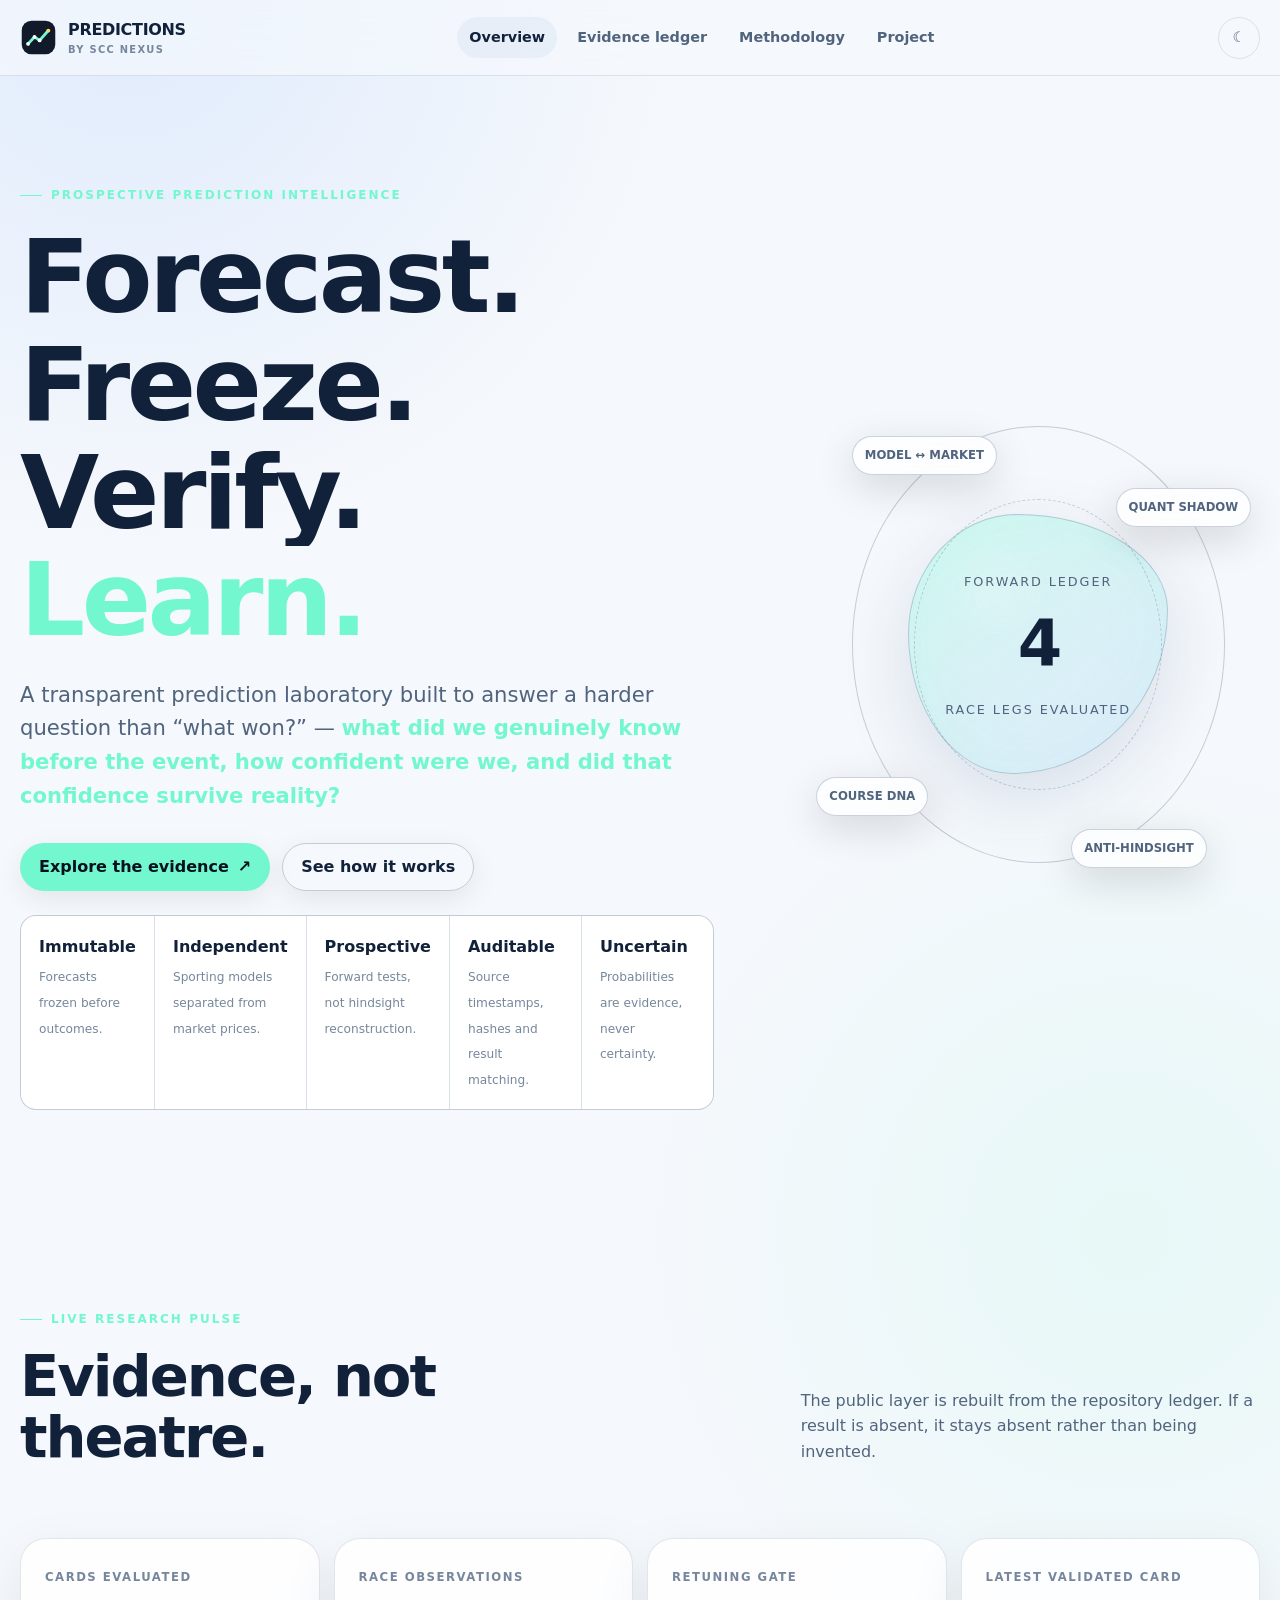
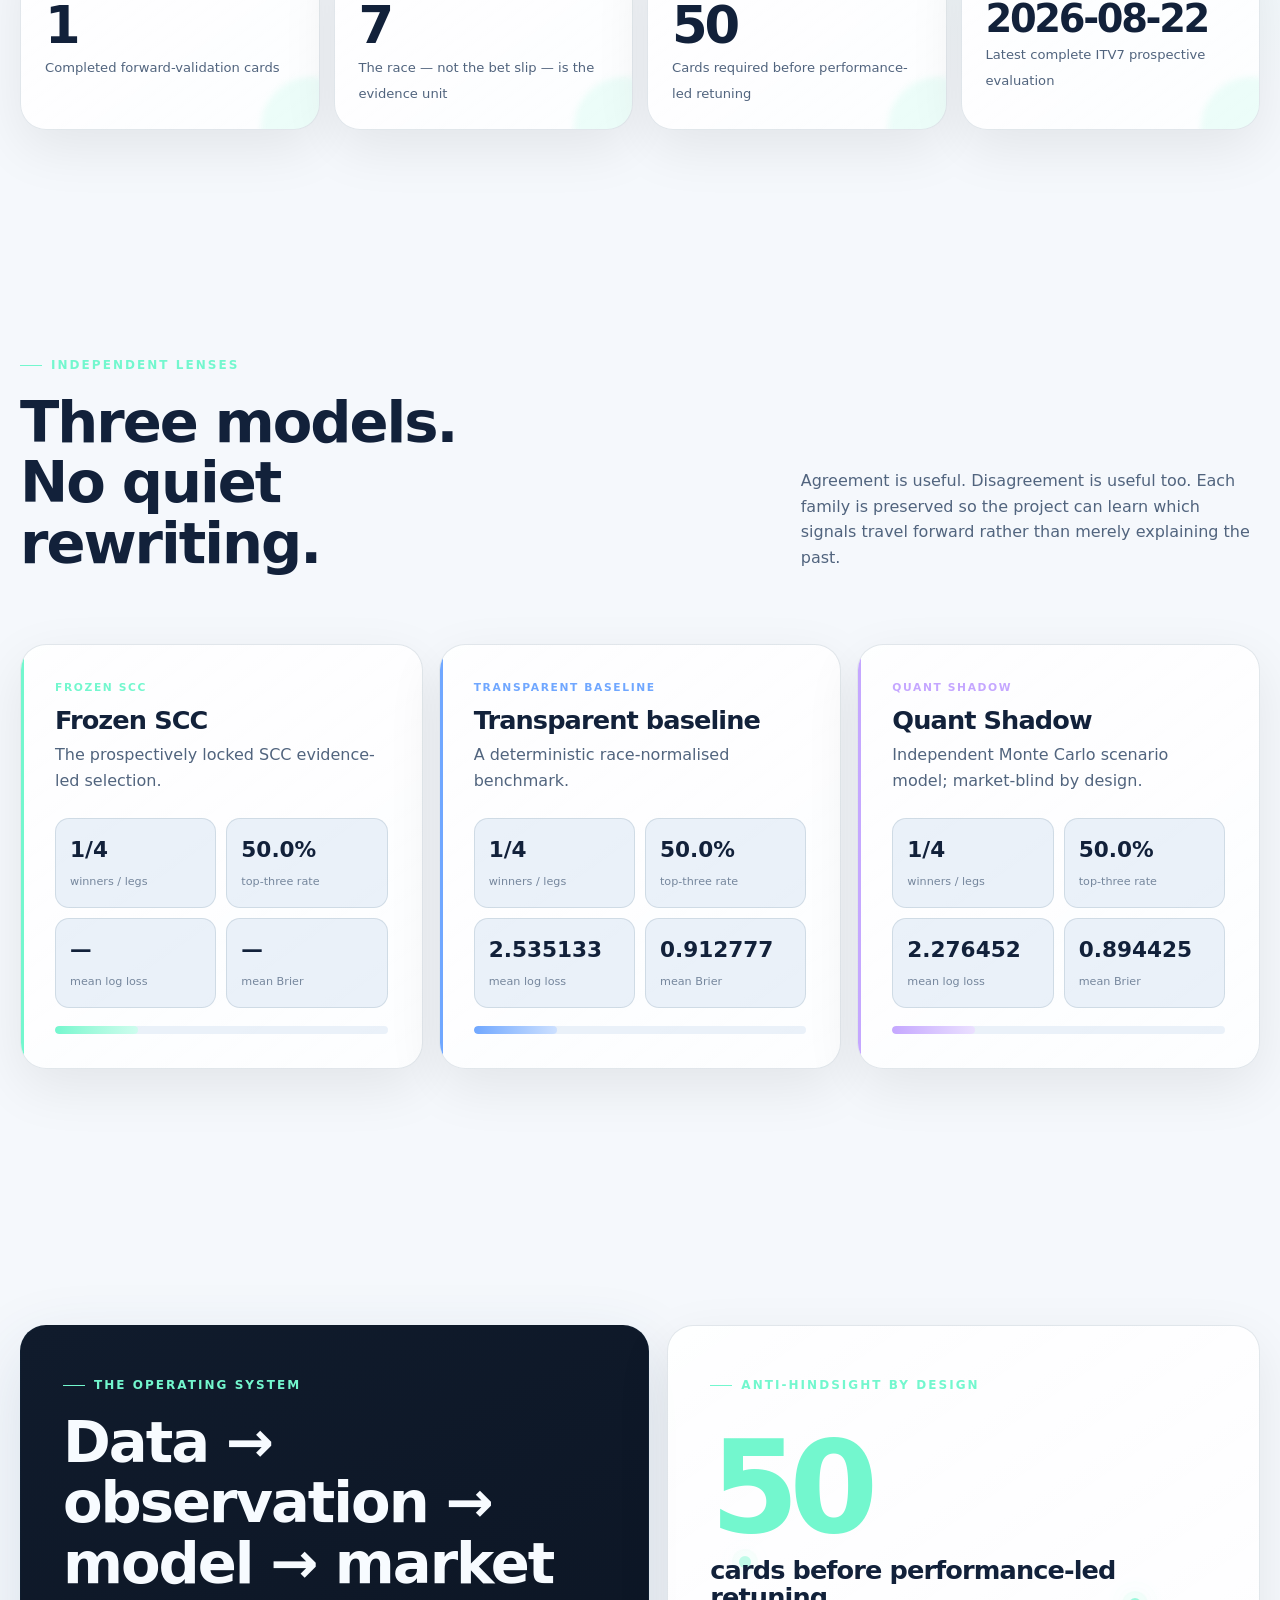
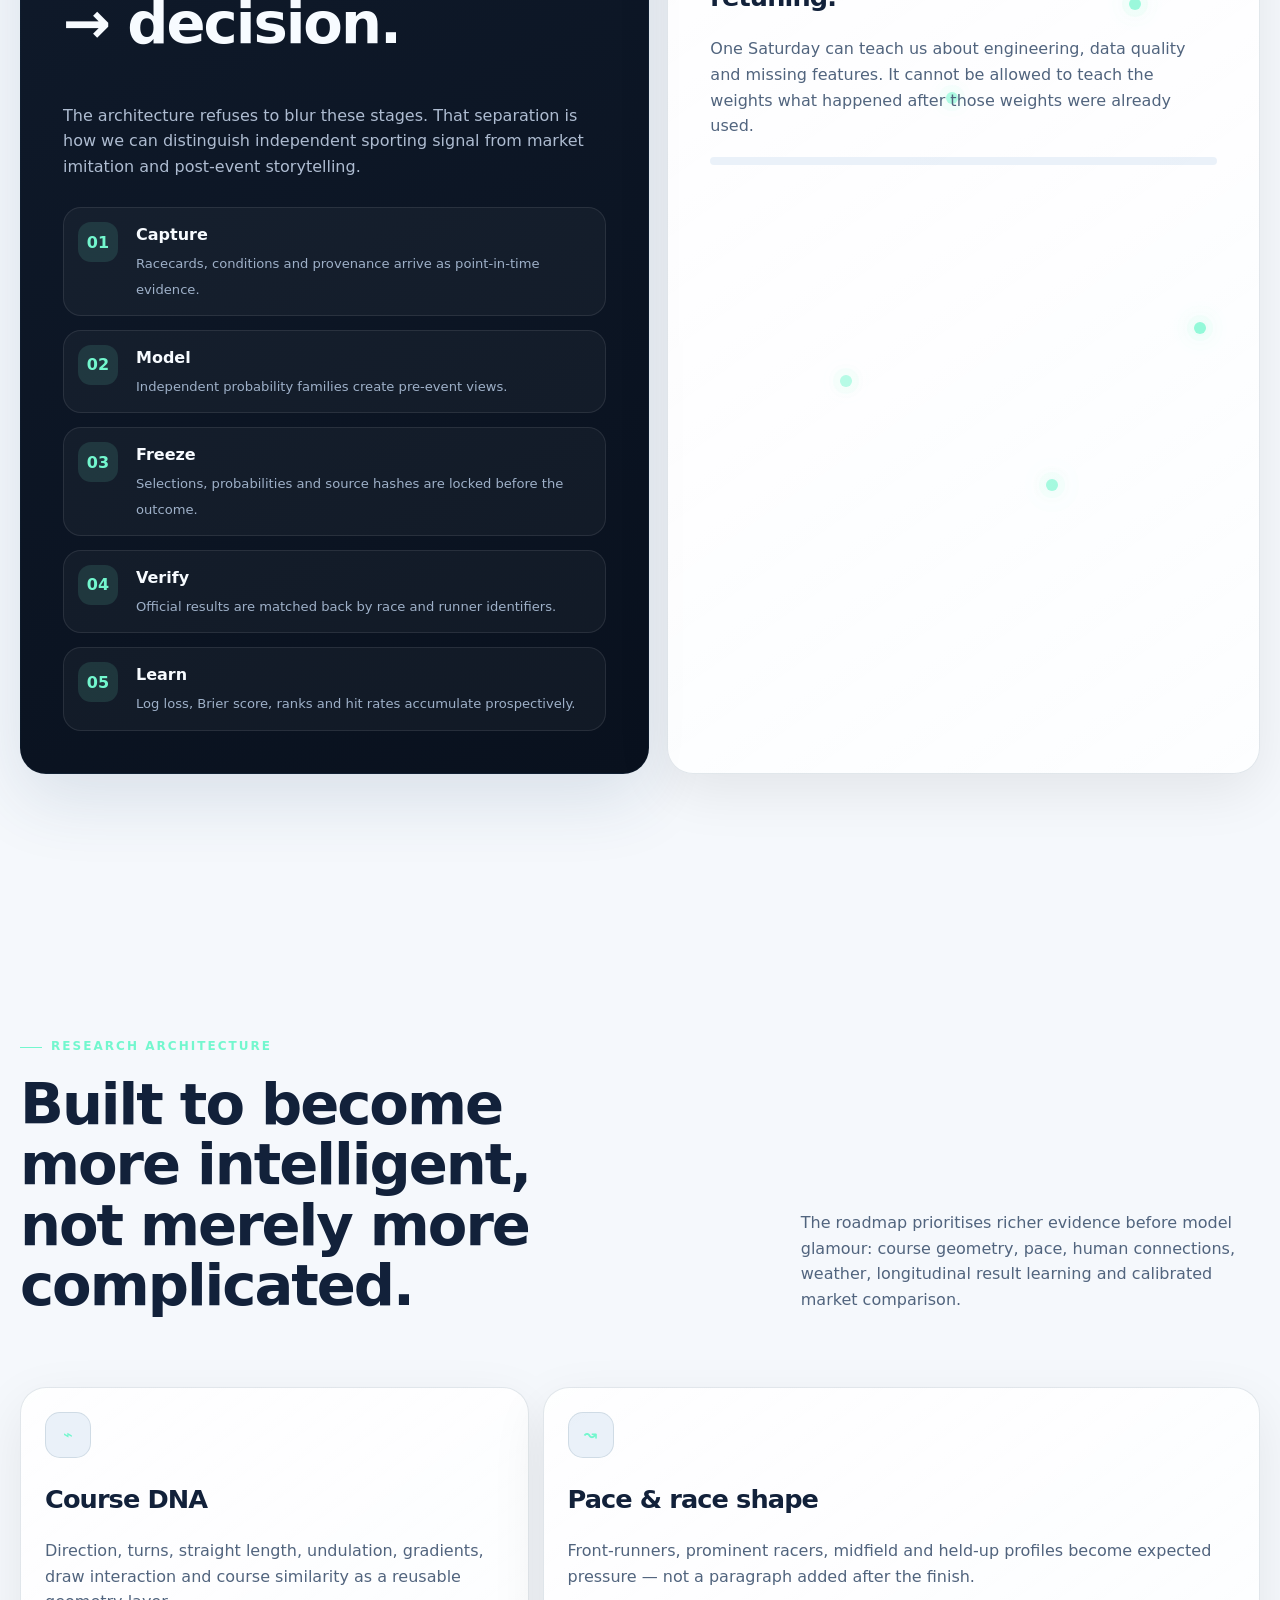
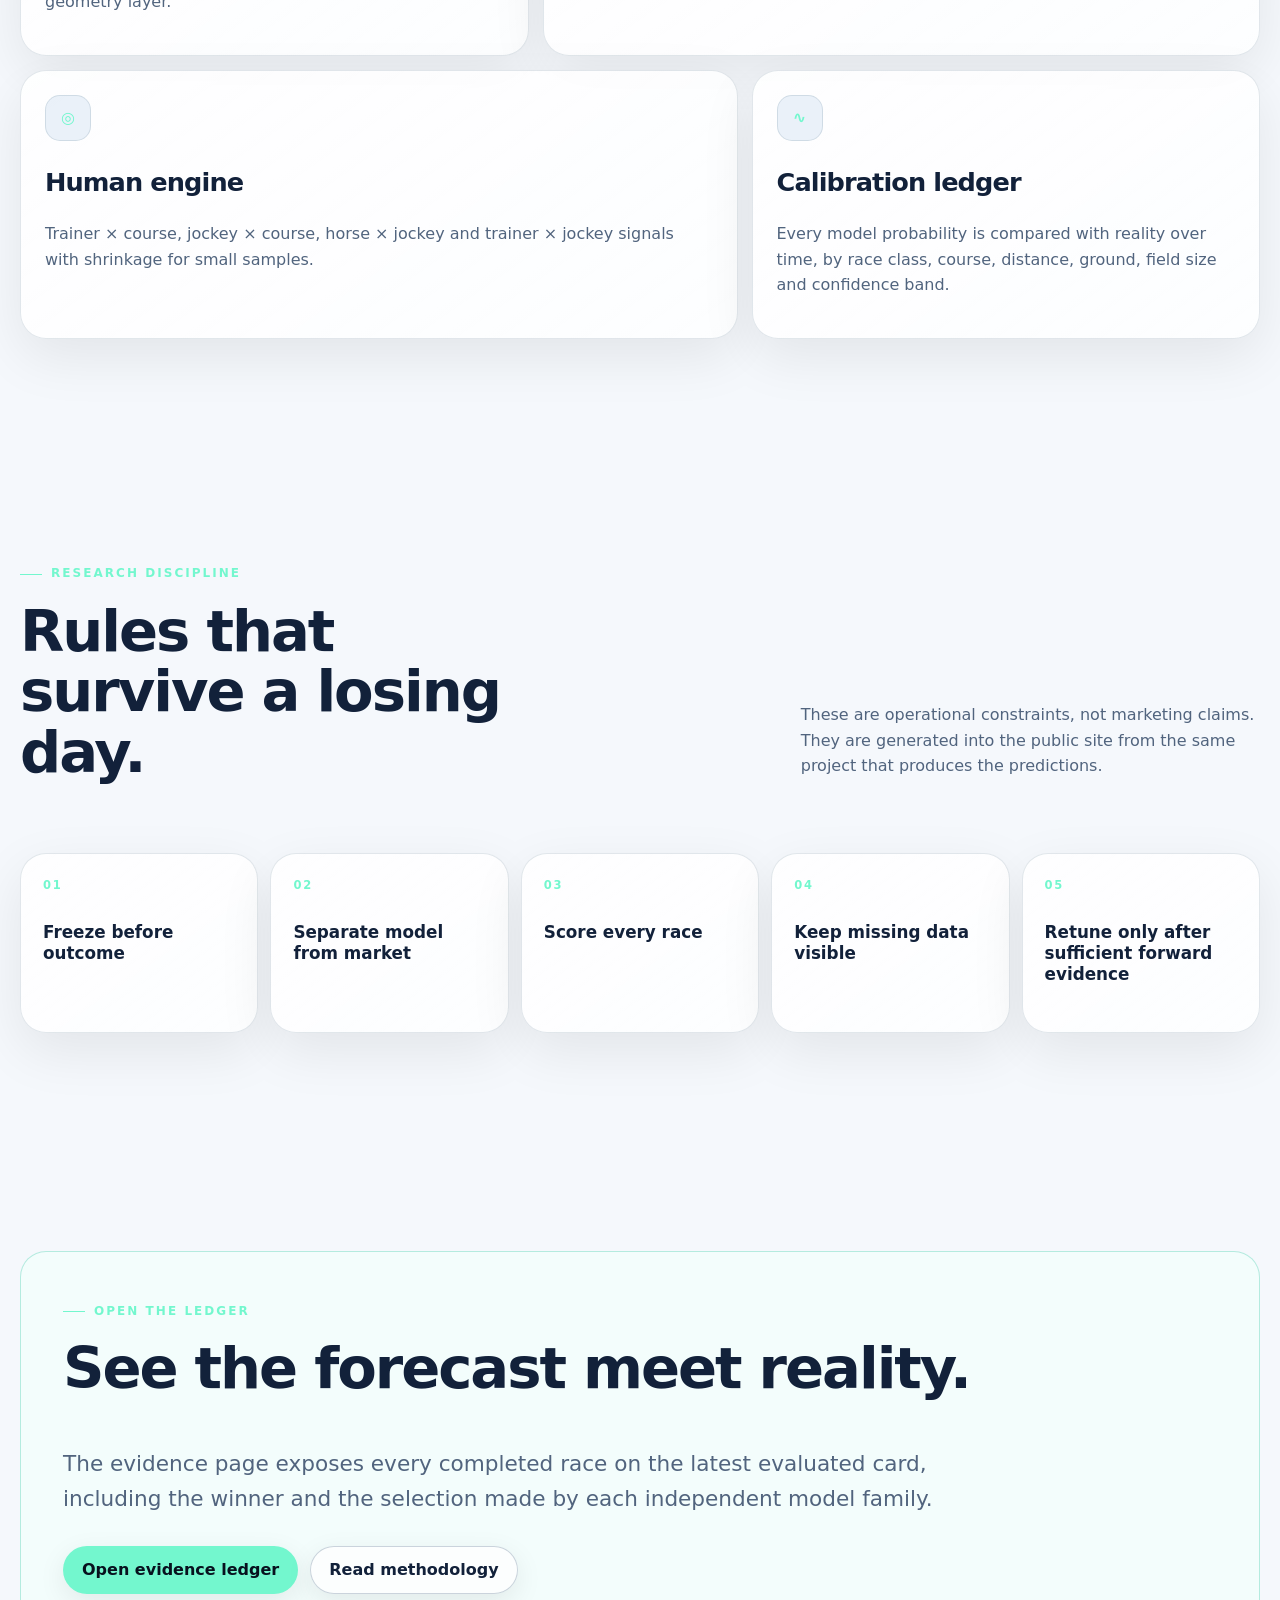
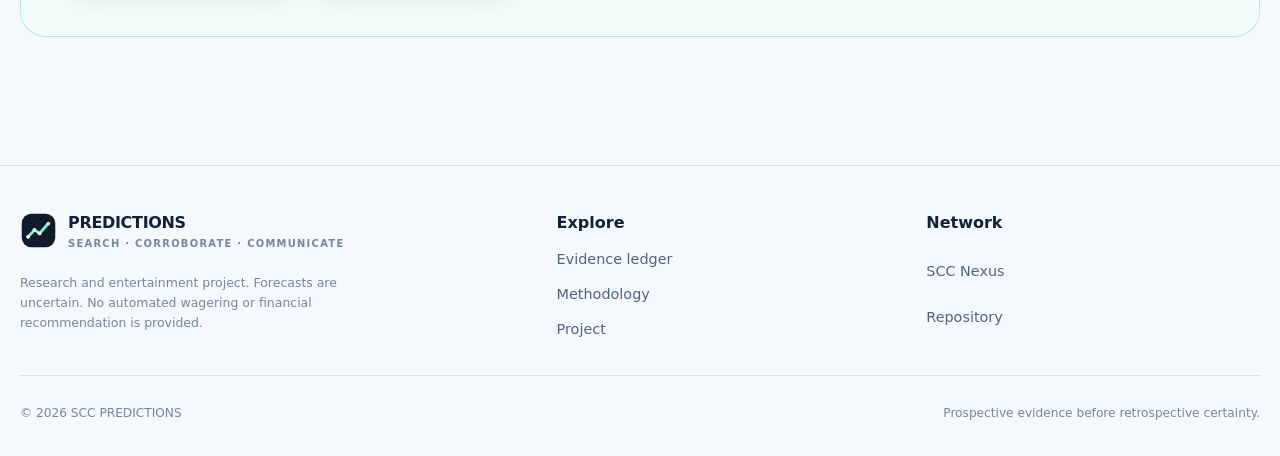
==== index.html @ 9f60d234 "Publish ITV7 observatory 2026-09-12 prepare" ====
<!doctype html>
<html lang="en">
<head>
  <meta charset="utf-8">
  <meta name="viewport" content="width=device-width, initial-scale=1">
  <meta name="theme-color" content="#08111f">
  <meta name="description" content="SCC PREDICTIONS is a prospective forecasting research lab: freeze before outcome, compare independent models, score every race and learn without hindsight.">
  <title>SCC PREDICTIONS — Forecast. Freeze. Verify. Learn.</title>
  <link rel="icon" href="assets/mark.svg" type="image/svg+xml">
  <link rel="stylesheet" href="assets/styles.css">
  <script defer src="assets/app.js"></script>
  <script type="application/ld+json">
    {"@context":"https://schema.org","@type":"ResearchProject","name":"SCC PREDICTIONS","description":"Prospective, evidence-led prediction research with immutable pre-event forecasts and post-event evaluation.","url":"https://sccaddresses.github.io/PREDICTIONS/"}
  </script>
</head>
<body>
<a class="skip-link" href="#main">Skip to content</a>
<header class="site-header">
  <div class="shell nav-wrap">
    <a class="brand" href="index.html" aria-label="SCC PREDICTIONS home">
      <img src="assets/mark.svg" alt="">
      <span>PREDICTIONS<small>by SCC Nexus</small></span>
    </a>
    <nav class="nav-links" data-nav-links data-open="false" aria-label="Primary navigation">
      <a href="index.html" aria-current="page">Overview</a>
      <a href="results.html">Evidence ledger</a>
      <a href="methodology.html">Methodology</a>
      <a href="about.html">Project</a>
    </nav>
    <div style="display:flex;gap:8px;align-items:center">
      <button class="nav-action" data-theme-toggle type="button" aria-label="Change colour theme">☀</button>
      <button class="nav-action nav-toggle" data-nav-toggle type="button" aria-label="Open navigation" aria-expanded="false">☰</button>
    </div>
  </div>
</header>

<main id="main">
  <section class="hero">
    <div class="shell hero-grid">
      <div>
        <div class="eyebrow">Prospective prediction intelligence</div>
        <h1 aria-label="Forecast. Freeze. Verify. Learn.">
          <span class="line"><span class="word">Forecast.</span></span>
          <span class="line"><span class="word">Freeze. Verify.</span></span>
          <span class="line"><span class="word">Learn.</span></span>
        </h1>
        <p class="hero-copy">A transparent prediction laboratory built to answer a harder question than “what won?” — <strong class="accent">what did we genuinely know before the event, how confident were we, and did that confidence survive reality?</strong></p>
        <div class="hero-actions">
          <a class="button button-primary" href="results.html">Explore the evidence <span aria-hidden="true">↗</span></a>
          <a class="button button-ghost" href="methodology.html">See how it works</a>
        </div>
        <div class="trust-strip" aria-label="Project principles">
          <div class="trust-item"><strong>Immutable</strong><span>Forecasts frozen before outcomes.</span></div>
          <div class="trust-item"><strong>Independent</strong><span>Sporting models separated from market prices.</span></div>
          <div class="trust-item"><strong>Prospective</strong><span>Forward tests, not hindsight reconstruction.</span></div>
          <div class="trust-item"><strong>Auditable</strong><span>Source timestamps, hashes and result matching.</span></div>
          <div class="trust-item"><strong>Uncertain</strong><span>Probabilities are evidence, never certainty.</span></div>
        </div>
      </div>

      <div class="lab-orbit" aria-label="Prediction system visualisation">
        <div class="core">
          <div>
            <span>Forward ledger</span>
            <strong data-metric="legs">7</strong>
            <span>race legs evaluated</span>
          </div>
        </div>
        <span class="orbit-tag">MODEL ↔ MARKET</span>
        <span class="orbit-tag">QUANT SHADOW</span>
        <span class="orbit-tag">COURSE DNA</span>
        <span class="orbit-tag">ANTI-HINDSIGHT</span>
      </div>
    </div>
  </section>

  <section class="section-tight" aria-labelledby="pulse-title">
    <div class="shell">
      <div class="section-head">
        <div>
          <div class="eyebrow">Live research pulse</div>
          <h2 id="pulse-title">Evidence, not theatre.</h2>
        </div>
        <p data-data-status>The public layer is rebuilt from the repository ledger. If a result is absent, it stays absent rather than being invented.</p>
      </div>
      <div class="metric-grid">
        <article class="metric-card"><span class="metric-label">Cards evaluated</span><div class="metric-value" data-metric="cards">1</div><span class="metric-note">Completed forward-validation cards</span></article>
        <article class="metric-card"><span class="metric-label">Race observations</span><div class="metric-value" data-metric="legs">7</div><span class="metric-note">The race — not the bet slip — is the evidence unit</span></article>
        <article class="metric-card"><span class="metric-label">Retuning gate</span><div class="metric-value" data-metric="threshold">50</div><span class="metric-note">Cards required before performance-led retuning</span></article>
        <article class="metric-card"><span class="metric-label">Latest validated card</span><div class="metric-value" style="font-size:clamp(1.6rem,3vw,2.6rem)" data-metric="latest">2026-08-22</div><span class="metric-note">Latest complete ITV7 prospective evaluation</span></article>
      </div>
    </div>
  </section>

  <section class="section" aria-labelledby="models-title">
    <div class="shell">
      <div class="section-head">
        <div>
          <div class="eyebrow">Independent lenses</div>
          <h2 id="models-title">Three models. No quiet rewriting.</h2>
        </div>
        <p>Agreement is useful. Disagreement is useful too. Each family is preserved so the project can learn which signals travel forward rather than merely explaining the past.</p>
      </div>
      <div class="model-grid" data-model-grid>
        <article class="model-card" data-model="frozen"><div class="model-chip">Frozen SCC</div><h3>Frozen SCC</h3><p>The prospectively locked SCC evidence-led selection.</p></article>
        <article class="model-card" data-model="baseline"><div class="model-chip">Transparent baseline</div><h3>Transparent baseline</h3><p>A deterministic race-normalised benchmark.</p></article>
        <article class="model-card" data-model="shadow"><div class="model-chip">Quant Shadow</div><h3>Quant Shadow</h3><p>An independent Monte Carlo scenario model.</p></article>
      </div>
    </div>
  </section>

  <section class="section" aria-labelledby="system-title">
    <div class="shell split">
      <article class="panel panel-dark">
        <div class="eyebrow">The operating system</div>
        <h2 id="system-title">Data → observation → model → market → decision.</h2>
        <p>The architecture refuses to blur these stages. That separation is how we can distinguish independent sporting signal from market imitation and post-event storytelling.</p>
        <div class="flow">
          <div class="flow-step"><div class="flow-index">01</div><div><strong>Capture</strong><span>Racecards, conditions and provenance arrive as point-in-time evidence.</span></div></div>
          <div class="flow-step"><div class="flow-index">02</div><div><strong>Model</strong><span>Independent probability families create pre-event views.</span></div></div>
          <div class="flow-step"><div class="flow-index">03</div><div><strong>Freeze</strong><span>Selections, probabilities and source hashes are locked before the outcome.</span></div></div>
          <div class="flow-step"><div class="flow-index">04</div><div><strong>Verify</strong><span>Official results are matched back by race and runner identifiers.</span></div></div>
          <div class="flow-step"><div class="flow-index">05</div><div><strong>Learn</strong><span>Log loss, Brier score, ranks and hit rates accumulate prospectively.</span></div></div>
        </div>
      </article>

      <article class="panel evidence-visual">
        <div class="signal-field" data-signal-field aria-hidden="true"></div>
        <div class="evidence-copy">
          <div class="eyebrow">Anti-hindsight by design</div>
          <div class="quote-number">50</div>
          <h3>cards before performance-led retuning.</h3>
          <p>One Saturday can teach us about engineering, data quality and missing features. It cannot be allowed to teach the weights what happened after those weights were already used.</p>
          <div class="progress" data-retuning-progress aria-label="Progress toward the retuning evidence threshold"><span></span></div>
        </div>
      </article>
    </div>
  </section>

  <section class="section" aria-labelledby="features-title">
    <div class="shell">
      <div class="section-head">
        <div>
          <div class="eyebrow">Research architecture</div>
          <h2 id="features-title">Built to become more intelligent, not merely more complicated.</h2>
        </div>
        <p>The roadmap prioritises richer evidence before model glamour: course geometry, pace, human connections, weather, longitudinal result learning and calibrated market comparison.</p>
      </div>
      <div class="feature-grid">
        <article class="feature-card"><div class="feature-icon">⌁</div><h3>Course DNA</h3><p>Direction, turns, straight length, undulation, gradients, draw interaction and course similarity as a reusable geometry layer.</p></article>
        <article class="feature-card"><div class="feature-icon">↝</div><h3>Pace & race shape</h3><p>Front-runners, prominent racers, midfield and held-up profiles become expected pressure — not a paragraph added after the finish.</p></article>
        <article class="feature-card"><div class="feature-icon">◎</div><h3>Human engine</h3><p>Trainer × course, jockey × course, horse × jockey and trainer × jockey signals with shrinkage for small samples.</p></article>
        <article class="feature-card"><div class="feature-icon">∿</div><h3>Calibration ledger</h3><p>Every model probability is compared with reality over time, by race class, course, distance, ground, field size and confidence band.</p></article>
      </div>
    </div>
  </section>

  <section class="section-tight" aria-labelledby="principles-title">
    <div class="shell">
      <div class="section-head">
        <div><div class="eyebrow">Research discipline</div><h2 id="principles-title">Rules that survive a losing day.</h2></div>
        <p>These are operational constraints, not marketing claims. They are generated into the public site from the same project that produces the predictions.</p>
      </div>
      <div class="principles" data-principles>
        <article class="principle-card"><strong>Freeze before outcome</strong></article>
        <article class="principle-card"><strong>Separate model from market</strong></article>
        <article class="principle-card"><strong>Score every race</strong></article>
        <article class="principle-card"><strong>Keep missing data visible</strong></article>
        <article class="principle-card"><strong>Retune only after sufficient forward evidence</strong></article>
      </div>
    </div>
  </section>

  <section class="section">
    <div class="shell callout">
      <div class="eyebrow">Open the ledger</div>
      <h2>See the forecast meet reality.</h2>
      <p class="lede">The evidence page exposes every completed race on the latest evaluated card, including the winner and the selection made by each independent model family.</p>
      <div class="hero-actions"><a class="button button-primary" href="results.html">Open evidence ledger</a><a class="button" href="methodology.html">Read methodology</a></div>
    </div>
  </section>
</main>

<footer class="site-footer">
  <div class="shell">
    <div class="footer-grid">
      <div><a class="brand" href="index.html"><img src="assets/mark.svg" alt=""><span>PREDICTIONS<small>Search · Corroborate · Communicate</small></span></a><p class="tiny" style="max-width:46ch;margin-top:16px">Research and entertainment project. Forecasts are uncertain. No automated wagering or financial recommendation is provided.</p></div>
      <div class="footer-links"><strong>Explore</strong><a href="results.html">Evidence ledger</a><a href="methodology.html">Methodology</a><a href="about.html">Project</a></div>
      <div class="footer-links"><strong>Network</strong><a href="https://sccnexus.co.uk/" rel="noopener">SCC Nexus</a><a href="https://github.com/sccaddresses/PREDICTIONS" rel="noopener">Repository</a></div>
    </div>
    <div class="footer-bottom"><span>© <span data-year></span> SCC PREDICTIONS</span><span>Prospective evidence before retrospective certainty.</span></div>
  </div>
</footer>
</body>
</html>
---- assets/styles.css ----
@layer reset, base, components, utilities;

@layer reset {
  *, *::before, *::after { box-sizing: border-box; }
  html { scroll-behavior: smooth; }
  body { margin: 0; }
  img, svg { display: block; max-width: 100%; }
  button, input, select, textarea { font: inherit; }
  a { color: inherit; }
}

@layer base {
  :root {
    color-scheme: dark light;
    --bg: #08111f;
    --bg-2: #0d1727;
    --surface: rgba(19, 31, 49, .74);
    --surface-solid: #132033;
    --surface-2: rgba(31, 49, 73, .62);
    --text: #f4f8ff;
    --muted: #aebcd1;
    --faint: #73839a;
    --line: rgba(185, 210, 240, .15);
    --line-strong: rgba(185, 210, 240, .26);
    --accent: #73f7ce;
    --accent-2: #70a7ff;
    --accent-3: #ffd166;
    --danger: #ff8b98;
    --good: #78f0ae;
    --shadow: 0 28px 80px rgba(0, 0, 0, .28);
    --radius: 26px;
    --radius-sm: 16px;
    --max: 1240px;
    --header: 76px;
    --ease: cubic-bezier(.2,.8,.2,1);
    font-family: Inter, ui-sans-serif, system-ui, -apple-system, BlinkMacSystemFont, "Segoe UI", sans-serif;
  }

  html[data-theme="light"] {
    --bg: #f5f8fc;
    --bg-2: #edf3fa;
    --surface: rgba(255,255,255,.78);
    --surface-solid: #ffffff;
    --surface-2: rgba(225, 235, 247, .68);
    --text: #12213a;
    --muted: #51647e;
    --faint: #76879d;
    --line: rgba(34, 68, 105, .13);
    --line-strong: rgba(34, 68, 105, .23);
    --shadow: 0 24px 70px rgba(44, 75, 113, .14);
  }

  body {
    min-height: 100vh;
    background:
      radial-gradient(circle at 10% 0%, rgba(112, 167, 255, .16), transparent 34rem),
      radial-gradient(circle at 88% 18%, rgba(115, 247, 206, .11), transparent 30rem),
      var(--bg);
    color: var(--text);
    font-size: 16px;
    line-height: 1.6;
    overflow-x: hidden;
  }

  body::before {
    content: "";
    position: fixed;
    inset: 0;
    pointer-events: none;
    background-image:
      linear-gradient(rgba(255,255,255,.022) 1px, transparent 1px),
      linear-gradient(90deg, rgba(255,255,255,.022) 1px, transparent 1px);
    background-size: 44px 44px;
    mask-image: linear-gradient(to bottom, black, transparent 75%);
    z-index: -1;
  }

  ::selection { background: var(--accent); color: #07101d; }

  h1, h2, h3, p { margin-top: 0; }
  h1, h2, h3 { line-height: 1.05; letter-spacing: -.035em; }
  h1 { font-size: clamp(3.2rem, 8vw, 7.4rem); }
  h2 { font-size: clamp(2.15rem, 4.5vw, 4.6rem); }
  h3 { font-size: clamp(1.2rem, 2vw, 1.6rem); }
  p { color: var(--muted); }
  a { text-decoration-thickness: .08em; text-underline-offset: .18em; }
  :focus-visible { outline: 3px solid var(--accent-3); outline-offset: 4px; }

  .shell { width: min(calc(100% - 36px), var(--max)); margin-inline: auto; }
  .section { padding: clamp(76px, 10vw, 140px) 0; position: relative; }
  .section-tight { padding: clamp(50px, 7vw, 90px) 0; }
  .eyebrow {
    display: inline-flex;
    align-items: center;
    gap: 9px;
    margin-bottom: 18px;
    color: var(--accent);
    text-transform: uppercase;
    letter-spacing: .17em;
    font-size: .75rem;
    font-weight: 800;
  }
  .eyebrow::before { content: ""; width: 22px; height: 1px; background: currentColor; }
  .lede { font-size: clamp(1.05rem, 1.8vw, 1.35rem); max-width: 66ch; }
  .muted { color: var(--muted); }
  .tiny { font-size: .78rem; color: var(--faint); }
}

@layer components {
  .skip-link {
    position: fixed;
    top: 8px;
    left: 8px;
    transform: translateY(-150%);
    background: var(--accent-3);
    color: #101010;
    padding: 10px 14px;
    border-radius: 10px;
    z-index: 1000;
    font-weight: 800;
  }
  .skip-link:focus { transform: translateY(0); }

  .site-header {
    position: sticky;
    top: 0;
    z-index: 100;
    height: var(--header);
    backdrop-filter: blur(22px) saturate(145%);
    background: color-mix(in srgb, var(--bg) 72%, transparent);
    border-bottom: 1px solid var(--line);
  }
  .nav-wrap { height: 100%; display: flex; align-items: center; justify-content: space-between; gap: 24px; }
  .brand { display: inline-flex; align-items: center; gap: 11px; text-decoration: none; font-weight: 850; letter-spacing: -.02em; }
  .brand img { width: 37px; height: 37px; }
  .brand small { display: block; color: var(--faint); font-size: .62rem; letter-spacing: .13em; text-transform: uppercase; font-weight: 700; }
  .nav-links { display: flex; align-items: center; gap: 8px; }
  .nav-links a, .nav-action {
    border: 0;
    background: transparent;
    color: var(--muted);
    text-decoration: none;
    padding: 9px 12px;
    border-radius: 999px;
    font-size: .9rem;
    font-weight: 700;
    transition: background .2s var(--ease), color .2s var(--ease), transform .2s var(--ease);
  }
  .nav-links a:hover, .nav-links a[aria-current="page"], .nav-action:hover { color: var(--text); background: var(--surface-2); }
  .nav-action { cursor: pointer; width: 42px; height: 42px; display: grid; place-items: center; padding: 0; border: 1px solid var(--line); }
  .nav-toggle { display: none; }

  .hero {
    min-height: calc(100svh - var(--header));
    display: grid;
    align-items: center;
    padding: clamp(60px, 8vw, 110px) 0;
    position: relative;
  }
  .hero-grid { display: grid; grid-template-columns: minmax(0, 1.22fr) minmax(360px, .78fr); gap: clamp(40px, 8vw, 110px); align-items: center; }
  .hero h1 { margin-bottom: 24px; max-width: 12ch; }
  .hero h1 .line { display: block; overflow: hidden; }
  .hero h1 .word { display: inline-block; animation: rise .8s var(--ease) both; }
  .hero h1 .line:nth-child(2) .word { animation-delay: .08s; }
  .hero h1 .line:nth-child(3) .word { animation-delay: .16s; color: var(--accent); }
  .hero-copy { max-width: 64ch; font-size: clamp(1.05rem, 1.8vw, 1.32rem); }
  .hero-actions { display: flex; flex-wrap: wrap; gap: 12px; margin-top: 30px; }

  .button {
    display: inline-flex;
    align-items: center;
    justify-content: center;
    gap: 9px;
    min-height: 48px;
    padding: 0 18px;
    border-radius: 999px;
    border: 1px solid var(--line-strong);
    background: var(--surface);
    color: var(--text);
    text-decoration: none;
    font-weight: 800;
    box-shadow: 0 8px 28px rgba(0,0,0,.08);
    transition: transform .2s var(--ease), border-color .2s var(--ease), background .2s var(--ease);
  }
  .button:hover { transform: translateY(-2px); border-color: color-mix(in srgb, var(--accent) 52%, var(--line)); }
  .button-primary { background: var(--accent); color: #07111e; border-color: transparent; }
  .button-ghost { background: transparent; }

  .lab-orbit {
    min-height: 520px;
    position: relative;
    display: grid;
    place-items: center;
    isolation: isolate;
  }
  .lab-orbit::before, .lab-orbit::after {
    content: "";
    position: absolute;
    border-radius: 50%;
    border: 1px solid var(--line-strong);
    inset: 8%;
    animation: spin 26s linear infinite;
  }
  .lab-orbit::after { inset: 22%; animation-direction: reverse; animation-duration: 18s; border-style: dashed; }
  .core {
    width: min(260px, 62vw);
    aspect-ratio: 1;
    border-radius: 42% 58% 60% 40% / 46% 37% 63% 54%;
    background:
      radial-gradient(circle at 35% 30%, rgba(255,255,255,.15), transparent 20%),
      linear-gradient(145deg, rgba(115,247,206,.28), rgba(112,167,255,.16));
    border: 1px solid var(--line-strong);
    box-shadow: var(--shadow), inset 0 0 60px rgba(115,247,206,.1);
    display: grid;
    place-items: center;
    animation: morph 9s ease-in-out infinite;
    text-align: center;
    padding: 32px;
  }
  .core strong { display: block; font-size: clamp(2rem, 5vw, 4rem); letter-spacing: -.06em; }
  .core span { color: var(--muted); font-size: .8rem; text-transform: uppercase; letter-spacing: .15em; }
  .orbit-tag {
    position: absolute;
    padding: 9px 12px;
    border-radius: 999px;
    background: var(--surface);
    border: 1px solid var(--line-strong);
    backdrop-filter: blur(14px);
    font-size: .73rem;
    font-weight: 800;
    color: var(--muted);
    box-shadow: 0 12px 40px rgba(0,0,0,.14);
  }
  .orbit-tag:nth-of-type(1) { top: 10%; left: 8%; }
  .orbit-tag:nth-of-type(2) { top: 20%; right: 2%; }
  .orbit-tag:nth-of-type(3) { bottom: 17%; left: 0; }
  .orbit-tag:nth-of-type(4) { bottom: 7%; right: 12%; }

  .trust-strip { display: grid; grid-template-columns: repeat(5, 1fr); gap: 1px; border: 1px solid var(--line); border-radius: var(--radius-sm); overflow: hidden; background: var(--line); margin-top: 24px; }
  .trust-item { background: var(--surface-solid); padding: 18px; min-height: 96px; }
  .trust-item strong { display: block; font-size: 1rem; color: var(--text); margin-bottom: 4px; }
  .trust-item span { color: var(--faint); font-size: .76rem; }

  .section-head { display: grid; grid-template-columns: 1fr minmax(280px, .62fr); gap: 40px; align-items: end; margin-bottom: clamp(34px, 6vw, 70px); }
  .section-head h2 { margin-bottom: 0; max-width: 13ch; }
  .section-head p { margin-bottom: 4px; }

  .metric-grid { display: grid; grid-template-columns: repeat(4, 1fr); gap: 14px; }
  .metric-card, .panel, .model-card, .feature-card, .principle-card {
    background: linear-gradient(145deg, color-mix(in srgb, var(--surface-solid) 88%, transparent), var(--surface));
    border: 1px solid var(--line);
    border-radius: var(--radius);
    box-shadow: 0 18px 55px rgba(0,0,0,.08);
  }
  .metric-card { padding: 24px; min-height: 175px; position: relative; overflow: hidden; }
  .metric-card::after { content: ""; position: absolute; width: 100px; height: 100px; border-radius: 50%; right: -42px; bottom: -48px; background: color-mix(in srgb, var(--accent) 12%, transparent); filter: blur(3px); }
  .metric-label { color: var(--faint); font-size: .73rem; text-transform: uppercase; letter-spacing: .13em; font-weight: 800; }
  .metric-value { font-size: clamp(2.3rem, 4vw, 4rem); font-weight: 880; letter-spacing: -.06em; margin: 11px 0 3px; line-height: 1; }
  .metric-note { color: var(--muted); font-size: .82rem; }

  .model-grid { display: grid; grid-template-columns: repeat(3, 1fr); gap: 16px; }
  .model-card { padding: clamp(22px, 3vw, 34px); position: relative; overflow: hidden; }
  .model-card[data-model="frozen"] { --model-accent: var(--accent); }
  .model-card[data-model="baseline"] { --model-accent: var(--accent-2); }
  .model-card[data-model="shadow"] { --model-accent: #c5a7ff; }
  .model-card::before { content: ""; position: absolute; inset: 0 auto 0 0; width: 3px; background: var(--model-accent); }
  .model-card h3 { margin: 10px 0 9px; }
  .model-chip { color: var(--model-accent); text-transform: uppercase; letter-spacing: .15em; font-size: .67rem; font-weight: 900; }
  .model-stats { display: grid; grid-template-columns: repeat(2, 1fr); gap: 10px; margin-top: 24px; }
  .model-stat { padding: 14px; background: var(--surface-2); border: 1px solid var(--line); border-radius: 14px; }
  .model-stat strong { display: block; font-size: 1.35rem; }
  .model-stat span { color: var(--faint); font-size: .7rem; }
  .progress { height: 8px; background: var(--surface-2); border-radius: 999px; overflow: hidden; margin-top: 18px; }
  .progress > span { display: block; height: 100%; width: var(--progress, 0%); background: linear-gradient(90deg, var(--model-accent), color-mix(in srgb, var(--model-accent) 35%, white)); border-radius: inherit; transition: width .8s var(--ease); }

  .split { display: grid; grid-template-columns: 1.03fr .97fr; gap: 18px; align-items: stretch; }
  .panel { padding: clamp(24px, 4vw, 42px); }
  .panel-dark { background: linear-gradient(155deg, #101b2c, #09111e); color: #f7fbff; }
  html[data-theme="light"] .panel-dark { box-shadow: var(--shadow); }
  .panel-dark p { color: #aebcd1; }
  .flow { display: grid; gap: 14px; margin-top: 28px; }
  .flow-step { display: grid; grid-template-columns: 44px 1fr; gap: 14px; align-items: start; padding: 14px; border-radius: 18px; border: 1px solid rgba(255,255,255,.09); background: rgba(255,255,255,.035); }
  .flow-index { width: 40px; height: 40px; border-radius: 13px; display: grid; place-items: center; background: rgba(115,247,206,.12); color: var(--accent); font-weight: 900; }
  .flow-step strong { display: block; margin-bottom: 2px; }
  .flow-step span { color: #9eb0c8; font-size: .82rem; }

  .evidence-visual { min-height: 520px; position: relative; overflow: hidden; }
  .signal-field { position: absolute; inset: 0; opacity: .9; }
  .signal-line { position: absolute; height: 1px; transform-origin: left center; background: linear-gradient(90deg, transparent, var(--accent-2), transparent); }
  .signal-node { position: absolute; width: 12px; height: 12px; border-radius: 50%; background: var(--accent); box-shadow: 0 0 0 7px rgba(115,247,206,.1), 0 0 34px rgba(115,247,206,.55); }
  .evidence-copy { position: relative; z-index: 2; max-width: 34rem; }
  .quote-number { font-size: clamp(4rem, 10vw, 9rem); font-weight: 900; line-height: .86; letter-spacing: -.08em; color: var(--accent); margin: 20px 0 14px; }

  .feature-grid { display: grid; grid-template-columns: repeat(12, 1fr); gap: 14px; }
  .feature-card { padding: 24px; min-height: 230px; transition: transform .25s var(--ease), border-color .25s var(--ease); }
  .feature-card:hover { transform: translateY(-4px); border-color: var(--line-strong); }
  .feature-card:nth-child(1), .feature-card:nth-child(4) { grid-column: span 5; }
  .feature-card:nth-child(2), .feature-card:nth-child(3) { grid-column: span 7; }
  .feature-icon { width: 46px; height: 46px; border-radius: 15px; display: grid; place-items: center; background: var(--surface-2); border: 1px solid var(--line); color: var(--accent); margin-bottom: 28px; font-weight: 900; }

  .principles { display: grid; grid-template-columns: repeat(5, 1fr); gap: 12px; counter-reset: principles; }
  .principle-card { padding: 22px; counter-increment: principles; min-height: 180px; }
  .principle-card::before { content: "0" counter(principles); display: block; color: var(--accent); font-size: .72rem; font-weight: 900; letter-spacing: .15em; margin-bottom: 28px; }
  .principle-card strong { display: block; font-size: 1.05rem; line-height: 1.25; }

  .data-table-wrap { overflow-x: auto; border: 1px solid var(--line); border-radius: var(--radius); background: var(--surface); }
  .data-table { width: 100%; border-collapse: collapse; min-width: 820px; }
  .data-table th, .data-table td { text-align: left; padding: 15px 17px; border-bottom: 1px solid var(--line); vertical-align: top; }
  .data-table th { color: var(--faint); text-transform: uppercase; letter-spacing: .11em; font-size: .68rem; background: color-mix(in srgb, var(--surface-solid) 80%, transparent); }
  .data-table td { font-size: .87rem; color: var(--muted); }
  .data-table tr:last-child td { border-bottom: 0; }
  .data-table strong { color: var(--text); }
  .result-win { color: var(--good); font-weight: 900; }
  .result-place { color: var(--accent-3); font-weight: 900; }
  .result-loss { color: var(--faint); }

  .status-pill { display: inline-flex; align-items: center; gap: 7px; border: 1px solid var(--line); border-radius: 999px; padding: 7px 10px; font-size: .7rem; color: var(--muted); font-weight: 800; }
  .status-pill::before { content: ""; width: 7px; height: 7px; border-radius: 50%; background: var(--accent); box-shadow: 0 0 14px rgba(115,247,206,.7); }

  .page-hero { padding: clamp(68px, 10vw, 120px) 0 52px; }
  .page-hero h1 { font-size: clamp(3rem, 7vw, 6.4rem); max-width: 12ch; margin-bottom: 20px; }
  .page-hero .lede { max-width: 58ch; }

  .timeline { position: relative; display: grid; gap: 10px; margin-top: 36px; }
  .timeline::before { content: ""; position: absolute; left: 19px; top: 22px; bottom: 22px; width: 1px; background: var(--line-strong); }
  .timeline-item { position: relative; display: grid; grid-template-columns: 40px 1fr; gap: 17px; align-items: start; padding: 16px 0; }
  .timeline-dot { width: 40px; height: 40px; border-radius: 50%; background: var(--surface-solid); border: 1px solid var(--line-strong); display: grid; place-items: center; color: var(--accent); font-size: .7rem; font-weight: 900; z-index: 1; }
  .timeline-item p { margin-bottom: 0; }

  .callout { border: 1px solid color-mix(in srgb, var(--accent) 35%, var(--line)); background: color-mix(in srgb, var(--accent) 7%, var(--surface)); border-radius: var(--radius); padding: clamp(24px, 4vw, 42px); }
  .callout strong { color: var(--text); }

  .site-footer { border-top: 1px solid var(--line); padding: 44px 0 32px; }
  .footer-grid { display: grid; grid-template-columns: 1.2fr .8fr .8fr; gap: 36px; }
  .footer-links { display: grid; gap: 8px; }
  .footer-links a { color: var(--muted); text-decoration: none; font-size: .9rem; }
  .footer-links a:hover { color: var(--text); }
  .footer-bottom { display: flex; justify-content: space-between; gap: 20px; padding-top: 28px; margin-top: 30px; border-top: 1px solid var(--line); color: var(--faint); font-size: .76rem; }

  @keyframes rise { from { opacity: 0; transform: translateY(110%) rotate(1deg); } to { opacity: 1; transform: translateY(0) rotate(0); } }
  @keyframes spin { to { transform: rotate(360deg); } }
  @keyframes morph { 0%,100% { border-radius: 42% 58% 60% 40% / 46% 37% 63% 54%; transform: rotate(-2deg); } 50% { border-radius: 58% 42% 38% 62% / 54% 63% 37% 46%; transform: rotate(2deg); } }

  @media (max-width: 980px) {
    .hero-grid, .split, .section-head { grid-template-columns: 1fr; }
    .lab-orbit { min-height: 430px; max-width: 650px; }
    .trust-strip { grid-template-columns: repeat(2, 1fr); }
    .trust-item:last-child { grid-column: 1 / -1; }
    .metric-grid { grid-template-columns: repeat(2, 1fr); }
    .model-grid { grid-template-columns: 1fr; }
    .principles { grid-template-columns: repeat(2, 1fr); }
    .principle-card:last-child { grid-column: 1 / -1; }
    .feature-card:nth-child(n) { grid-column: span 6; }
  }

  @media (max-width: 760px) {
    :root { --header: 68px; }
    .shell { width: min(calc(100% - 26px), var(--max)); }
    .nav-toggle { display: grid; }
    .nav-links {
      position: fixed;
      inset: calc(var(--header) + 8px) 13px auto 13px;
      display: grid;
      padding: 12px;
      border: 1px solid var(--line-strong);
      border-radius: 20px;
      background: color-mix(in srgb, var(--surface-solid) 94%, transparent);
      box-shadow: var(--shadow);
      transform: translateY(-12px) scale(.98);
      opacity: 0;
      pointer-events: none;
      transition: opacity .2s var(--ease), transform .2s var(--ease);
    }
    .nav-links[data-open="true"] { opacity: 1; transform: translateY(0) scale(1); pointer-events: auto; }
    .nav-links a { padding: 13px 14px; }
    .hero { min-height: auto; }
    .hero-grid { gap: 28px; }
    .hero h1 { font-size: clamp(3.25rem, 17vw, 5.4rem); }
    .lab-orbit { min-height: 350px; }
    .lab-orbit::before { inset: 7%; }
    .lab-orbit::after { inset: 22%; }
    .orbit-tag { font-size: .62rem; }
    .metric-grid, .principles { grid-template-columns: 1fr; }
    .principle-card:last-child { grid-column: auto; }
    .feature-grid { grid-template-columns: 1fr; }
    .feature-card:nth-child(n) { grid-column: auto; }
    .footer-grid { grid-template-columns: 1fr; }
    .footer-bottom { flex-direction: column; }
  }

  @media (max-width: 480px) {
    .trust-strip, .metric-grid { grid-template-columns: 1fr; }
    .trust-item:last-child { grid-column: auto; }
    .hero-actions .button { width: 100%; }
    .core { width: 210px; }
    .orbit-tag:nth-of-type(1) { top: 5%; left: 0; }
    .orbit-tag:nth-of-type(2) { top: 22%; right: -4px; }
  }

  @media (prefers-reduced-motion: reduce) {
    html { scroll-behavior: auto; }
    *, *::before, *::after { animation-duration: .001ms !important; animation-iteration-count: 1 !important; transition-duration: .001ms !important; }
  }
}

@layer utilities {
  .sr-only { position: absolute; width: 1px; height: 1px; padding: 0; margin: -1px; overflow: hidden; clip: rect(0,0,0,0); white-space: nowrap; border: 0; }
  .accent { color: var(--accent); }
  .accent-2 { color: var(--accent-2); }
  .no-margin { margin: 0; }
}
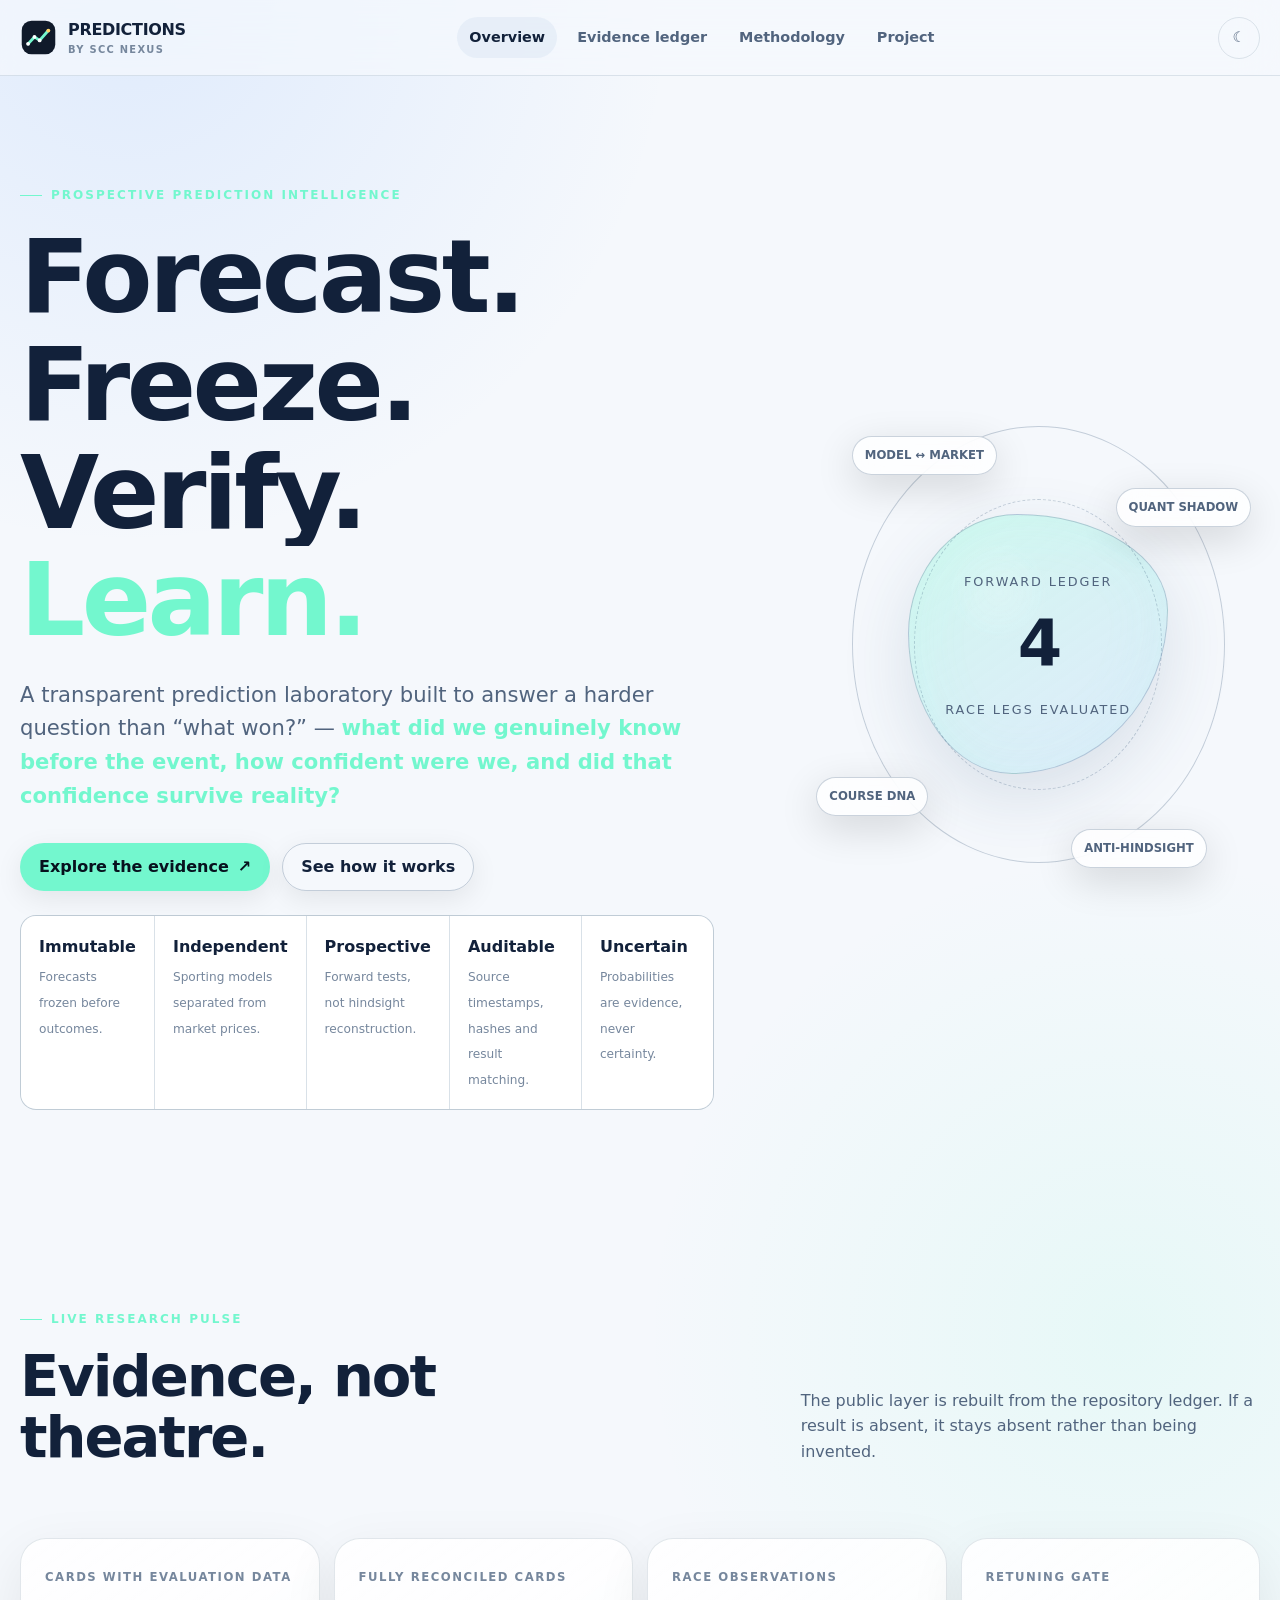
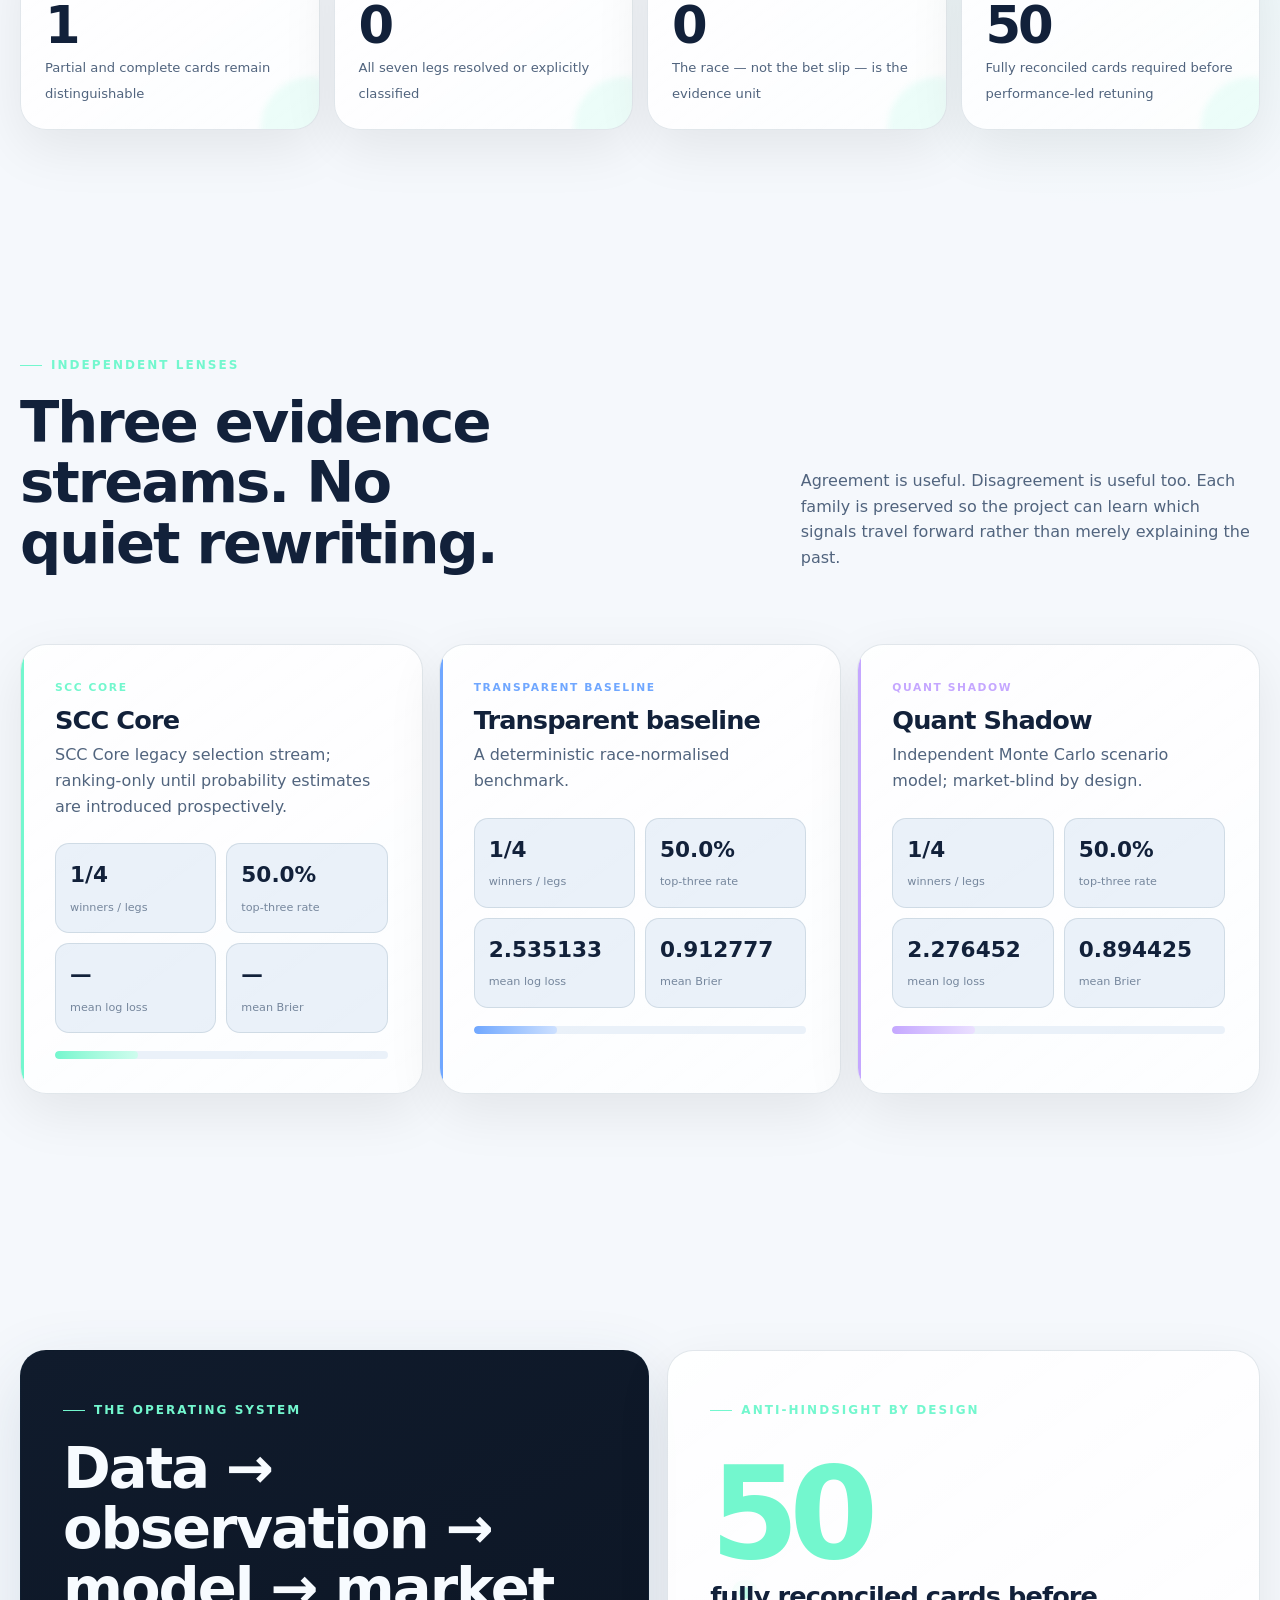
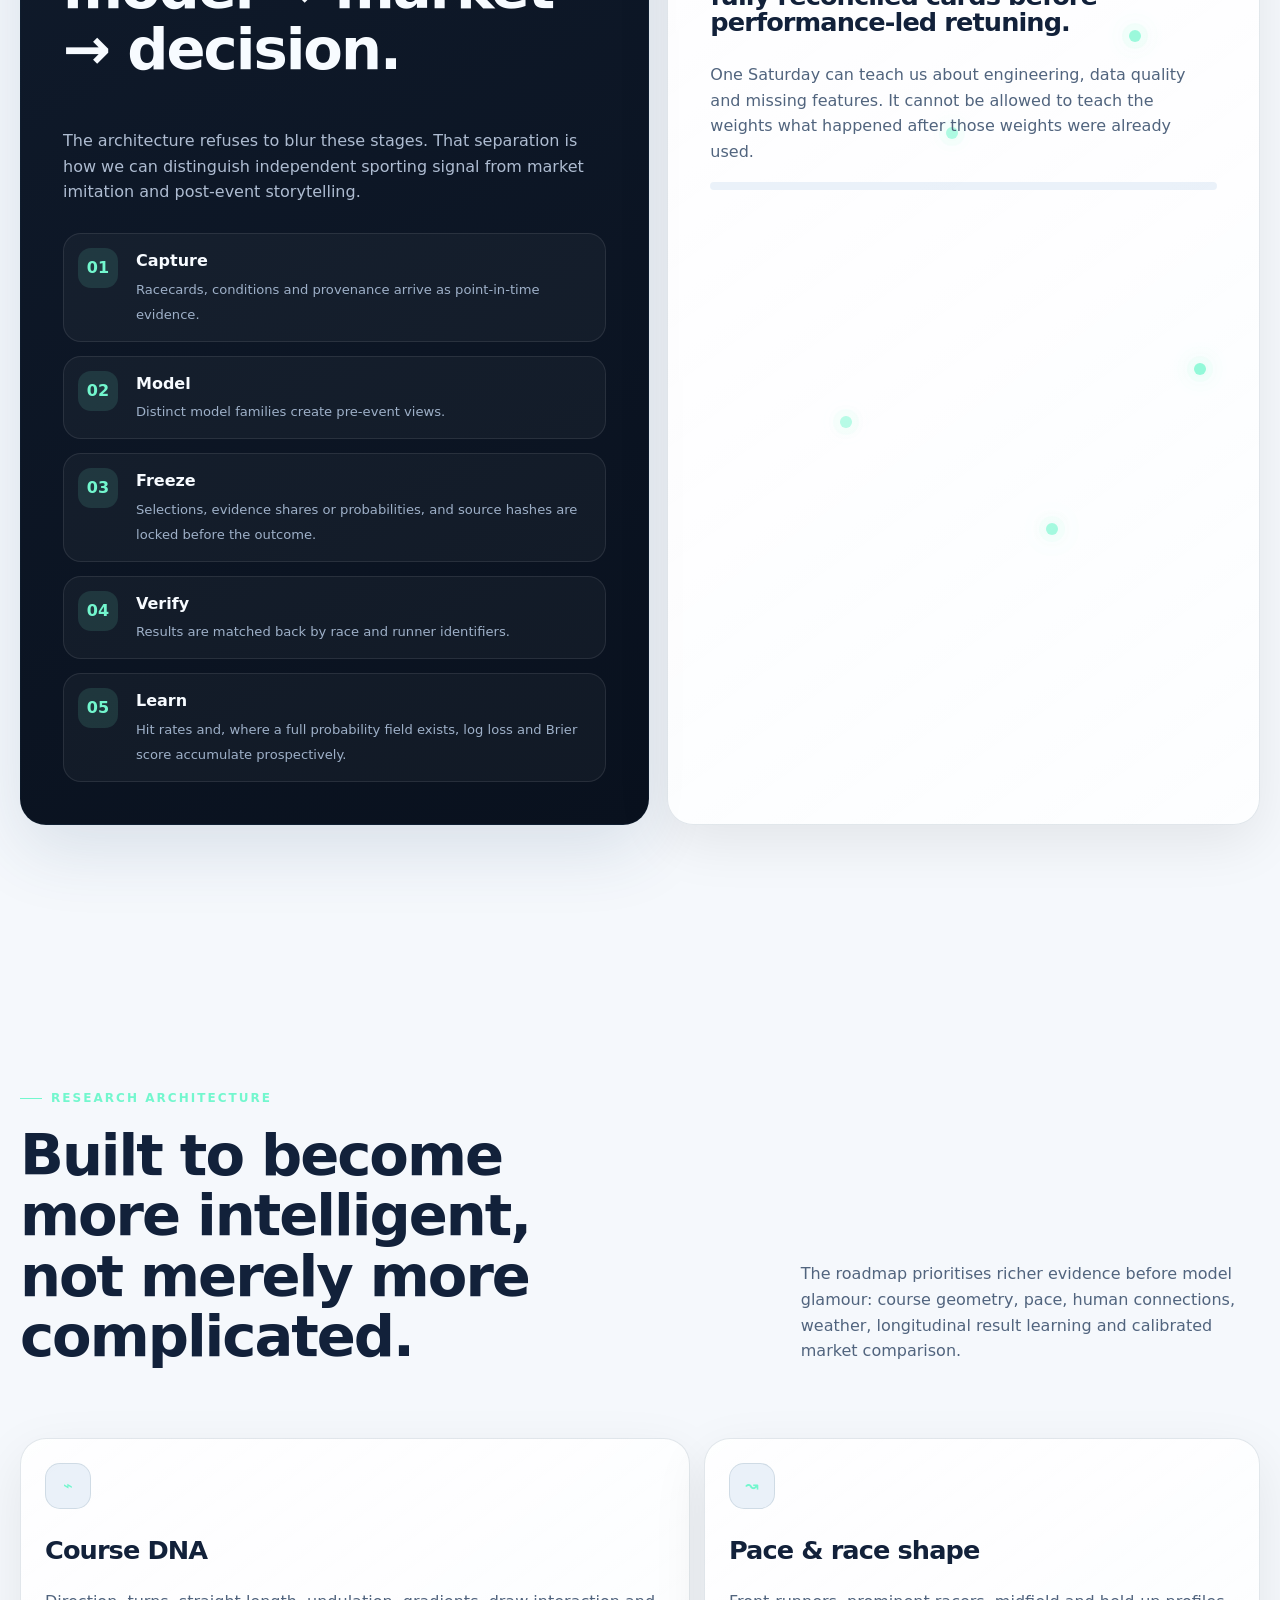
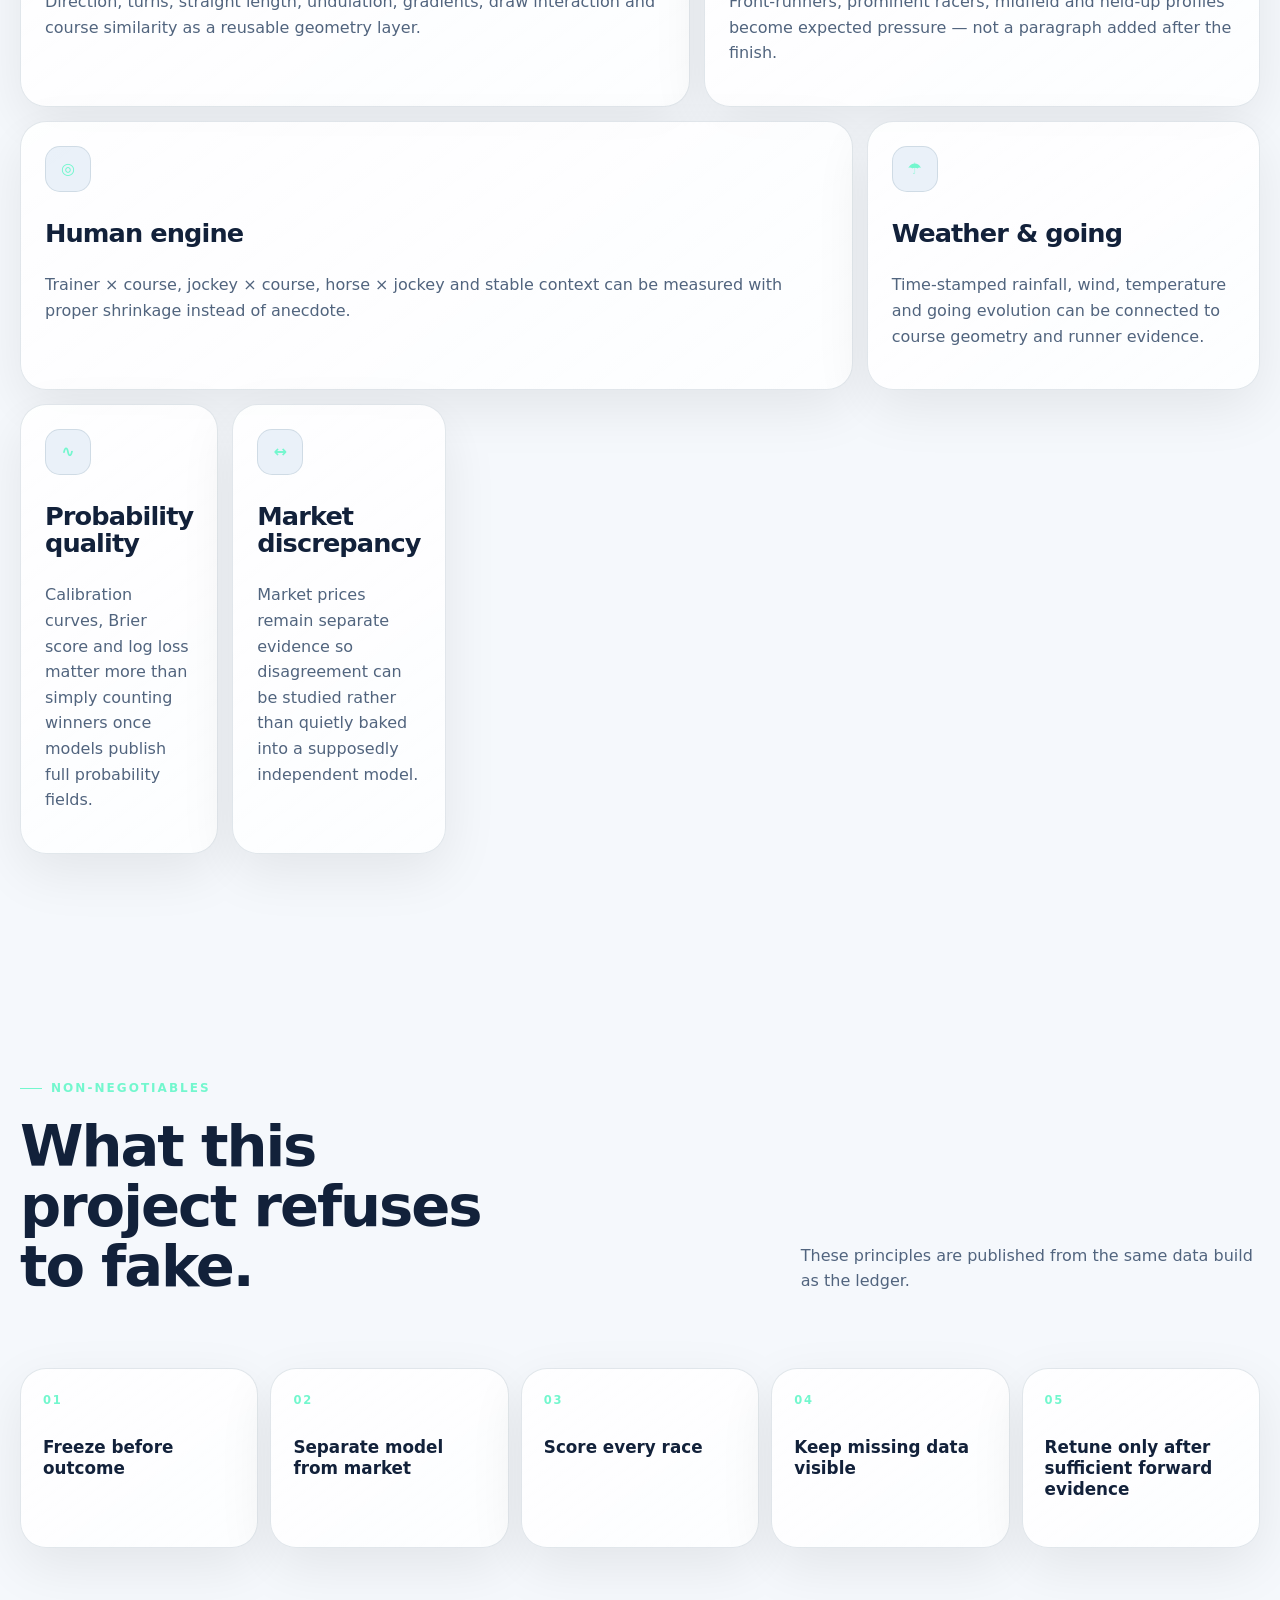
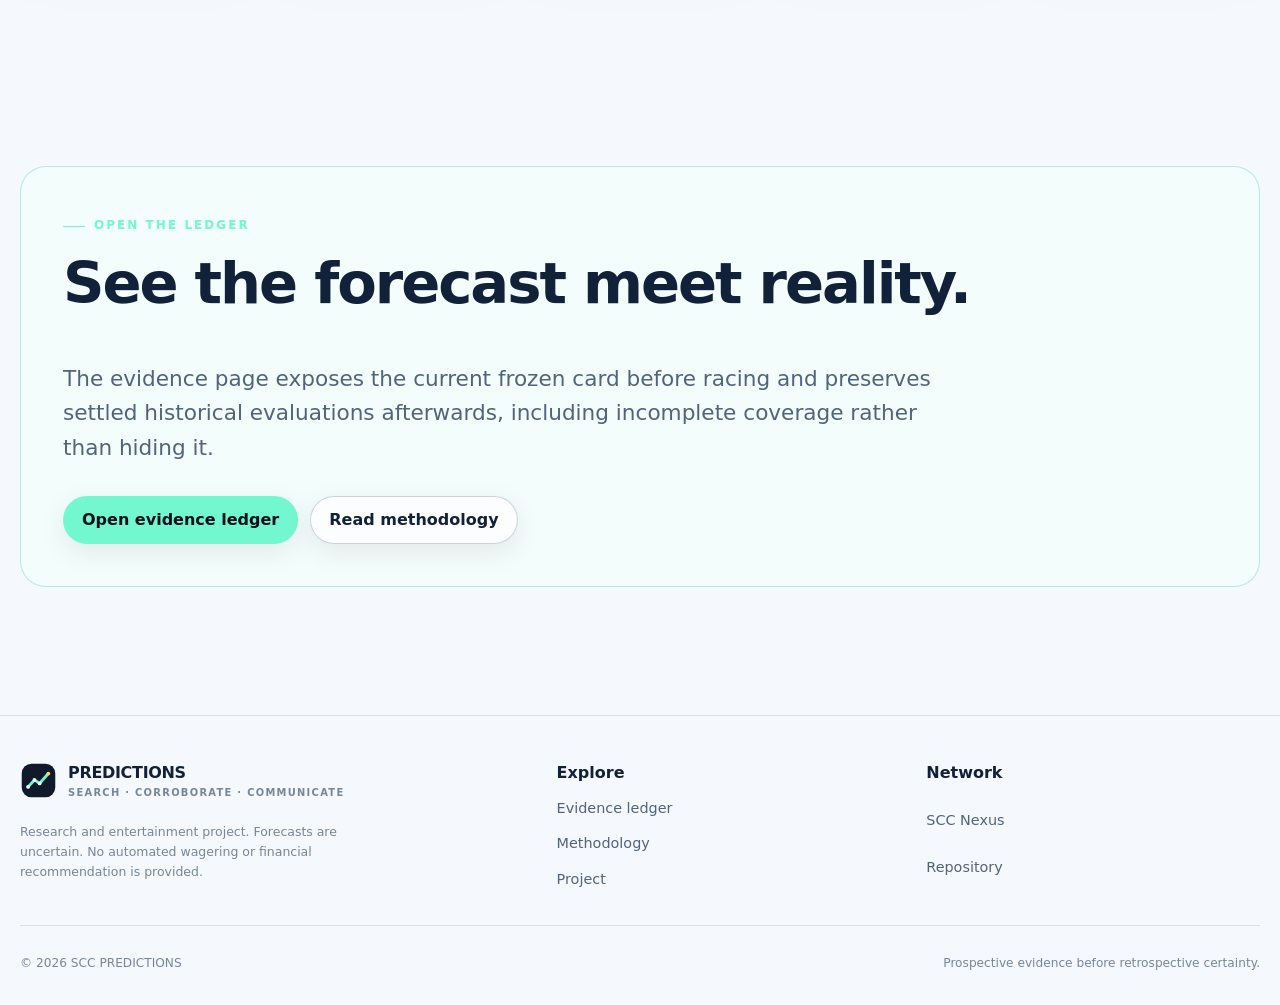
==== commit 3e13aed9: "Publish ITV7 observatory 2026-09-12 prepare" ====
--- a/index.html
+++ b/index.html
@@ -10,7 +10,7 @@
   <link rel="stylesheet" href="assets/styles.css">
   <script defer src="assets/app.js"></script>
   <script type="application/ld+json">
-    {"@context":"https://schema.org","@type":"ResearchProject","name":"SCC PREDICTIONS","description":"Prospective, evidence-led prediction research with immutable pre-event forecasts and post-event evaluation.","url":"https://sccaddresses.github.io/PREDICTIONS/"}
+    {"@context":"https://schema.org","@type":"ResearchProject","name":"SCC PREDICTIONS","description":"Prospective, evidence-led prediction research with immutable pre-event forecasts and post-event evaluation.","url":"https://sccaddresses.github.io/predictions-observatory/"}
   </script>
 </head>
 <body>
@@ -62,7 +62,7 @@
         <div class="core">
           <div>
             <span>Forward ledger</span>
-            <strong data-metric="legs">7</strong>
+            <strong data-metric="legs">0</strong>
             <span>race legs evaluated</span>
           </div>
         </div>
@@ -84,10 +84,10 @@
         <p data-data-status>The public layer is rebuilt from the repository ledger. If a result is absent, it stays absent rather than being invented.</p>
       </div>
       <div class="metric-grid">
-        <article class="metric-card"><span class="metric-label">Cards evaluated</span><div class="metric-value" data-metric="cards">1</div><span class="metric-note">Completed forward-validation cards</span></article>
-        <article class="metric-card"><span class="metric-label">Race observations</span><div class="metric-value" data-metric="legs">7</div><span class="metric-note">The race — not the bet slip — is the evidence unit</span></article>
-        <article class="metric-card"><span class="metric-label">Retuning gate</span><div class="metric-value" data-metric="threshold">50</div><span class="metric-note">Cards required before performance-led retuning</span></article>
-        <article class="metric-card"><span class="metric-label">Latest validated card</span><div class="metric-value" style="font-size:clamp(1.6rem,3vw,2.6rem)" data-metric="latest">2026-08-22</div><span class="metric-note">Latest complete ITV7 prospective evaluation</span></article>
+        <article class="metric-card"><span class="metric-label">Cards with evaluation data</span><div class="metric-value" data-metric="cards">0</div><span class="metric-note">Partial and complete cards remain distinguishable</span></article>
+        <article class="metric-card"><span class="metric-label">Fully reconciled cards</span><div class="metric-value" data-metric="complete">0</div><span class="metric-note">All seven legs resolved or explicitly classified</span></article>
+        <article class="metric-card"><span class="metric-label">Race observations</span><div class="metric-value" data-metric="legs">0</div><span class="metric-note">The race — not the bet slip — is the evidence unit</span></article>
+        <article class="metric-card"><span class="metric-label">Retuning gate</span><div class="metric-value" data-metric="threshold">50</div><span class="metric-note">Fully reconciled cards required before performance-led retuning</span></article>
       </div>
     </div>
   </section>
@@ -97,14 +97,14 @@
       <div class="section-head">
         <div>
           <div class="eyebrow">Independent lenses</div>
-          <h2 id="models-title">Three models. No quiet rewriting.</h2>
+          <h2 id="models-title">Three evidence streams. No quiet rewriting.</h2>
         </div>
         <p>Agreement is useful. Disagreement is useful too. Each family is preserved so the project can learn which signals travel forward rather than merely explaining the past.</p>
       </div>
       <div class="model-grid" data-model-grid>
-        <article class="model-card" data-model="frozen"><div class="model-chip">Frozen SCC</div><h3>Frozen SCC</h3><p>The prospectively locked SCC evidence-led selection.</p></article>
+        <article class="model-card" data-model="frozen"><div class="model-chip">SCC Core</div><h3>SCC Core</h3><p>The prospectively locked SCC evidence-led selection stream; historical records are ranking-only unless probabilities were frozen prospectively.</p></article>
         <article class="model-card" data-model="baseline"><div class="model-chip">Transparent baseline</div><h3>Transparent baseline</h3><p>A deterministic race-normalised benchmark.</p></article>
-        <article class="model-card" data-model="shadow"><div class="model-chip">Quant Shadow</div><h3>Quant Shadow</h3><p>An independent Monte Carlo scenario model.</p></article>
+        <article class="model-card" data-model="shadow"><div class="model-chip">Quant Shadow</div><h3>Quant Shadow</h3><p>A separate Monte Carlo scenario challenger, kept market-blind by design.</p></article>
       </div>
     </div>
   </section>
@@ -117,10 +117,10 @@
         <p>The architecture refuses to blur these stages. That separation is how we can distinguish independent sporting signal from market imitation and post-event storytelling.</p>
         <div class="flow">
           <div class="flow-step"><div class="flow-index">01</div><div><strong>Capture</strong><span>Racecards, conditions and provenance arrive as point-in-time evidence.</span></div></div>
-          <div class="flow-step"><div class="flow-index">02</div><div><strong>Model</strong><span>Independent probability families create pre-event views.</span></div></div>
-          <div class="flow-step"><div class="flow-index">03</div><div><strong>Freeze</strong><span>Selections, probabilities and source hashes are locked before the outcome.</span></div></div>
-          <div class="flow-step"><div class="flow-index">04</div><div><strong>Verify</strong><span>Official results are matched back by race and runner identifiers.</span></div></div>
-          <div class="flow-step"><div class="flow-index">05</div><div><strong>Learn</strong><span>Log loss, Brier score, ranks and hit rates accumulate prospectively.</span></div></div>
+          <div class="flow-step"><div class="flow-index">02</div><div><strong>Model</strong><span>Distinct model families create pre-event views.</span></div></div>
+          <div class="flow-step"><div class="flow-index">03</div><div><strong>Freeze</strong><span>Selections, evidence shares or probabilities, and source hashes are locked before the outcome.</span></div></div>
+          <div class="flow-step"><div class="flow-index">04</div><div><strong>Verify</strong><span>Results are matched back by race and runner identifiers.</span></div></div>
+          <div class="flow-step"><div class="flow-index">05</div><div><strong>Learn</strong><span>Hit rates and, where a full probability field exists, log loss and Brier score accumulate prospectively.</span></div></div>
         </div>
       </article>
 
@@ -129,7 +129,7 @@
         <div class="evidence-copy">
           <div class="eyebrow">Anti-hindsight by design</div>
           <div class="quote-number">50</div>
-          <h3>cards before performance-led retuning.</h3>
+          <h3>fully reconciled cards before performance-led retuning.</h3>
           <p>One Saturday can teach us about engineering, data quality and missing features. It cannot be allowed to teach the weights what happened after those weights were already used.</p>
           <div class="progress" data-retuning-progress aria-label="Progress toward the retuning evidence threshold"><span></span></div>
         </div>
@@ -149,18 +149,17 @@
       <div class="feature-grid">
         <article class="feature-card"><div class="feature-icon">⌁</div><h3>Course DNA</h3><p>Direction, turns, straight length, undulation, gradients, draw interaction and course similarity as a reusable geometry layer.</p></article>
         <article class="feature-card"><div class="feature-icon">↝</div><h3>Pace & race shape</h3><p>Front-runners, prominent racers, midfield and held-up profiles become expected pressure — not a paragraph added after the finish.</p></article>
-        <article class="feature-card"><div class="feature-icon">◎</div><h3>Human engine</h3><p>Trainer × course, jockey × course, horse × jockey and trainer × jockey signals with shrinkage for small samples.</p></article>
-        <article class="feature-card"><div class="feature-icon">∿</div><h3>Calibration ledger</h3><p>Every model probability is compared with reality over time, by race class, course, distance, ground, field size and confidence band.</p></article>
+        <article class="feature-card"><div class="feature-icon">◎</div><h3>Human engine</h3><p>Trainer × course, jockey × course, horse × jockey and stable context can be measured with proper shrinkage instead of anecdote.</p></article>
+        <article class="feature-card"><div class="feature-icon">☂</div><h3>Weather & going</h3><p>Time-stamped rainfall, wind, temperature and going evolution can be connected to course geometry and runner evidence.</p></article>
+        <article class="feature-card"><div class="feature-icon">∿</div><h3>Probability quality</h3><p>Calibration curves, Brier score and log loss matter more than simply counting winners once models publish full probability fields.</p></article>
+        <article class="feature-card"><div class="feature-icon">↔</div><h3>Market discrepancy</h3><p>Market prices remain separate evidence so disagreement can be studied rather than quietly baked into a supposedly independent model.</p></article>
       </div>
     </div>
   </section>
 
   <section class="section-tight" aria-labelledby="principles-title">
     <div class="shell">
-      <div class="section-head">
-        <div><div class="eyebrow">Research discipline</div><h2 id="principles-title">Rules that survive a losing day.</h2></div>
-        <p>These are operational constraints, not marketing claims. They are generated into the public site from the same project that produces the predictions.</p>
-      </div>
+      <div class="section-head"><div><div class="eyebrow">Non-negotiables</div><h2 id="principles-title">What this project refuses to fake.</h2></div><p>These principles are published from the same data build as the ledger.</p></div>
       <div class="principles" data-principles>
         <article class="principle-card"><strong>Freeze before outcome</strong></article>
         <article class="principle-card"><strong>Separate model from market</strong></article>
@@ -175,7 +174,7 @@
     <div class="shell callout">
       <div class="eyebrow">Open the ledger</div>
       <h2>See the forecast meet reality.</h2>
-      <p class="lede">The evidence page exposes every completed race on the latest evaluated card, including the winner and the selection made by each independent model family.</p>
+      <p class="lede">The evidence page exposes the current frozen card before racing and preserves settled historical evaluations afterwards, including incomplete coverage rather than hiding it.</p>
       <div class="hero-actions"><a class="button button-primary" href="results.html">Open evidence ledger</a><a class="button" href="methodology.html">Read methodology</a></div>
     </div>
   </section>
@@ -186,7 +185,7 @@
     <div class="footer-grid">
       <div><a class="brand" href="index.html"><img src="assets/mark.svg" alt=""><span>PREDICTIONS<small>Search · Corroborate · Communicate</small></span></a><p class="tiny" style="max-width:46ch;margin-top:16px">Research and entertainment project. Forecasts are uncertain. No automated wagering or financial recommendation is provided.</p></div>
       <div class="footer-links"><strong>Explore</strong><a href="results.html">Evidence ledger</a><a href="methodology.html">Methodology</a><a href="about.html">Project</a></div>
-      <div class="footer-links"><strong>Network</strong><a href="https://sccnexus.co.uk/" rel="noopener">SCC Nexus</a><a href="https://github.com/sccaddresses/PREDICTIONS" rel="noopener">Repository</a></div>
+      <div class="footer-links"><strong>Network</strong><a href="https://sccnexus.co.uk/" rel="noopener">SCC Nexus</a><a href="https://github.com/sccaddresses/predictions-observatory" rel="noopener">Repository</a></div>
     </div>
     <div class="footer-bottom"><span>© <span data-year></span> SCC PREDICTIONS</span><span>Prospective evidence before retrospective certainty.</span></div>
   </div>
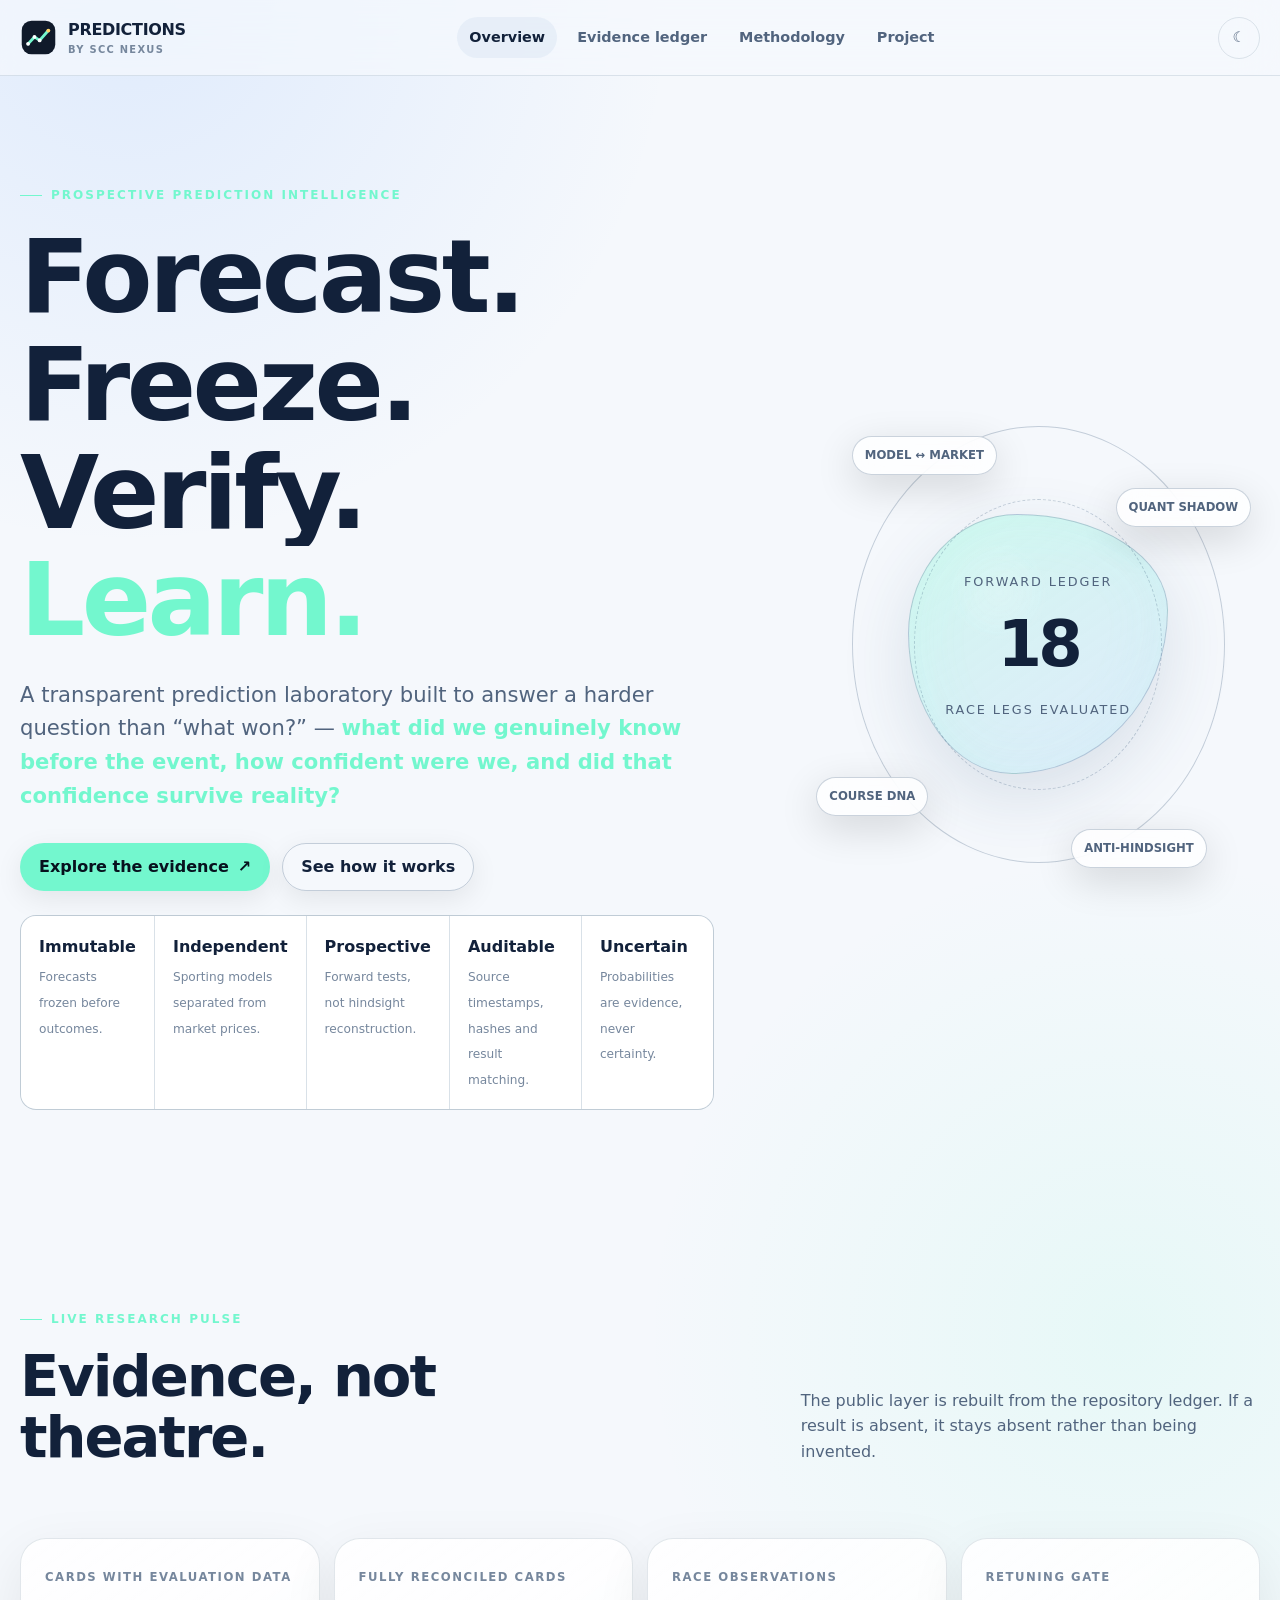
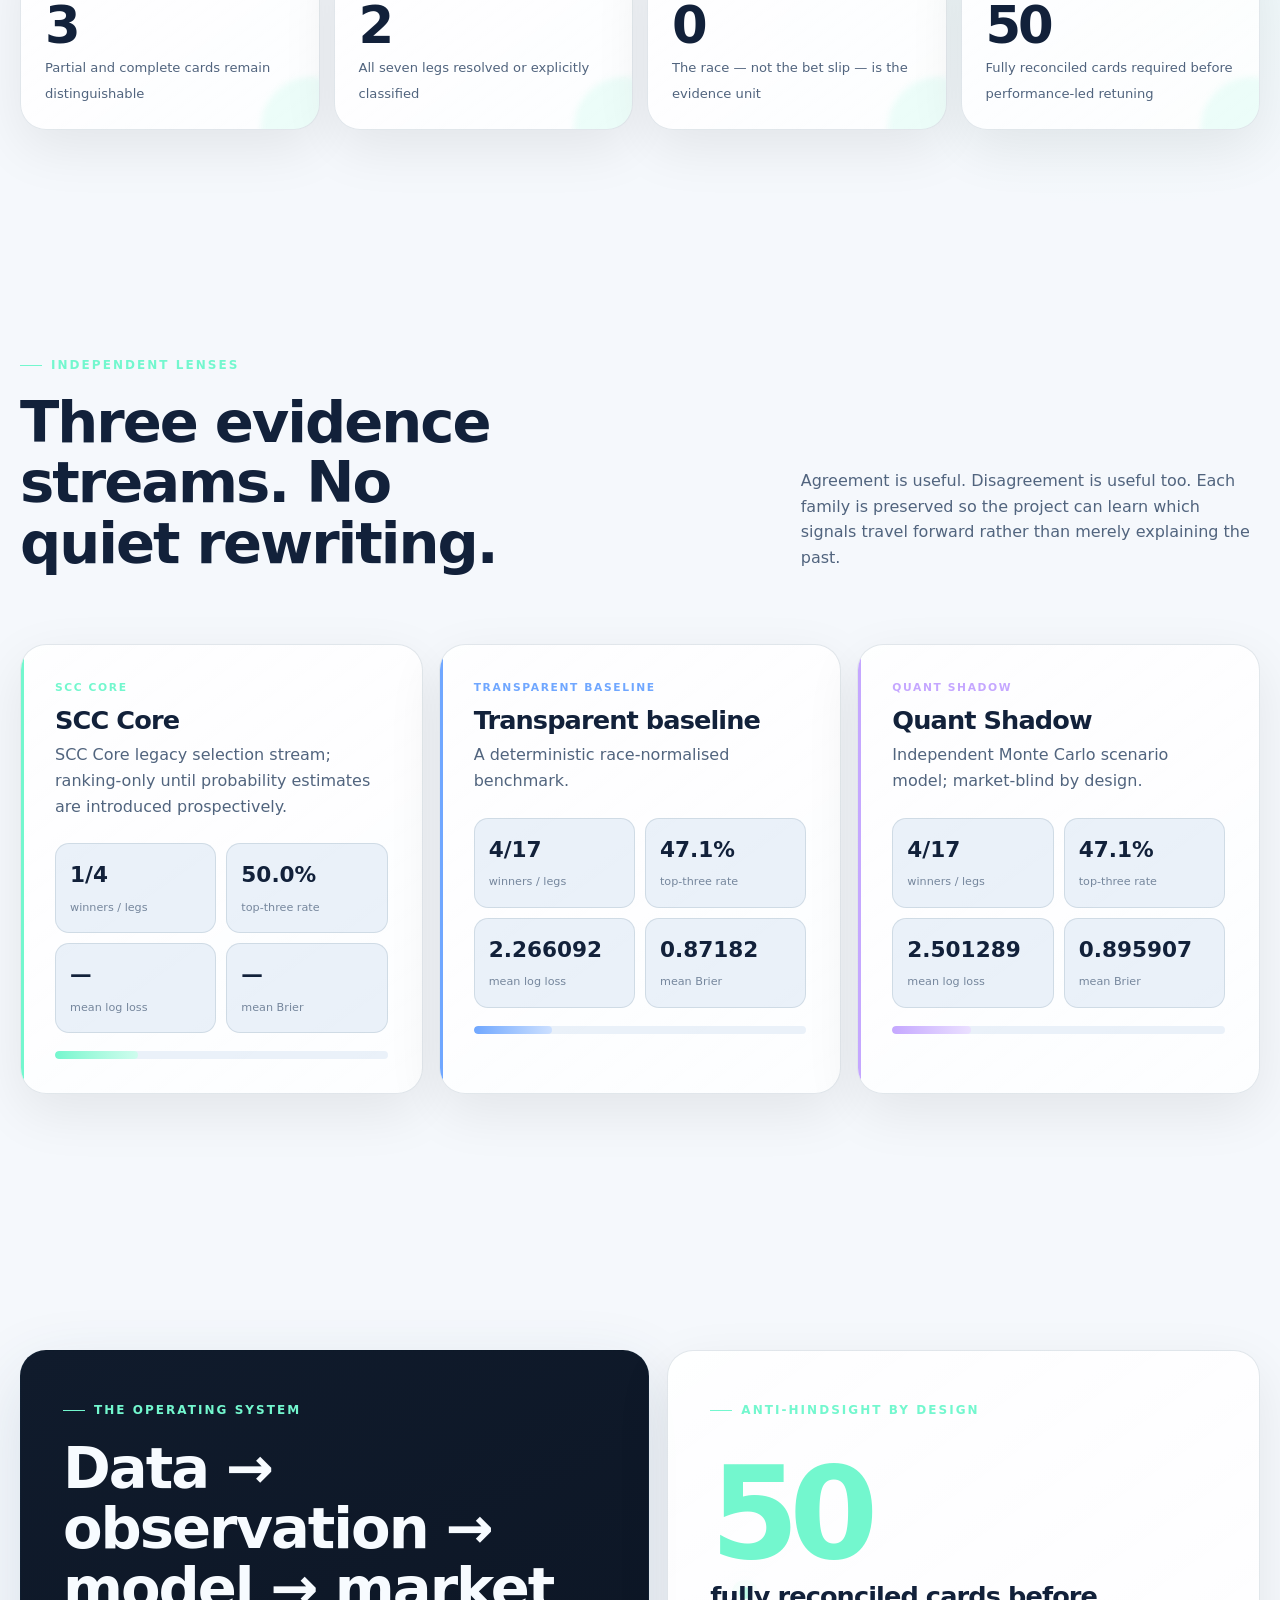
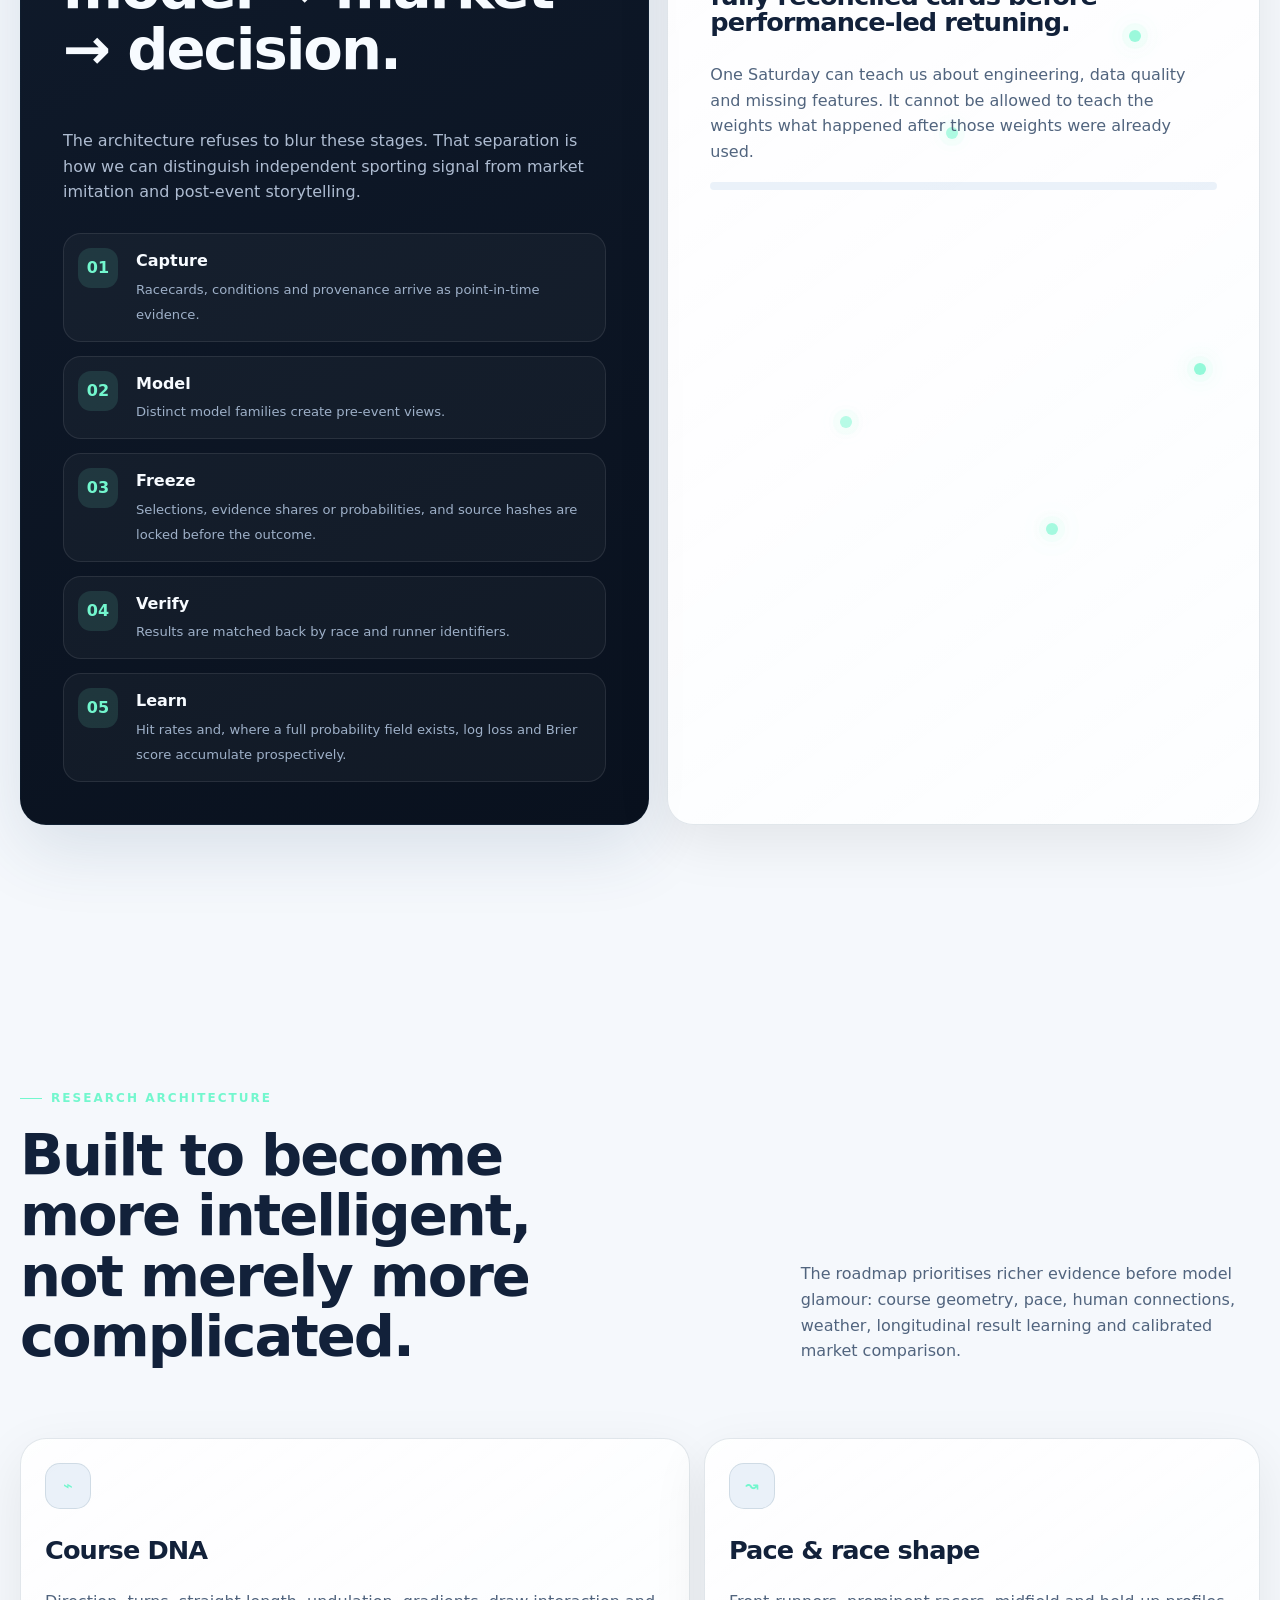
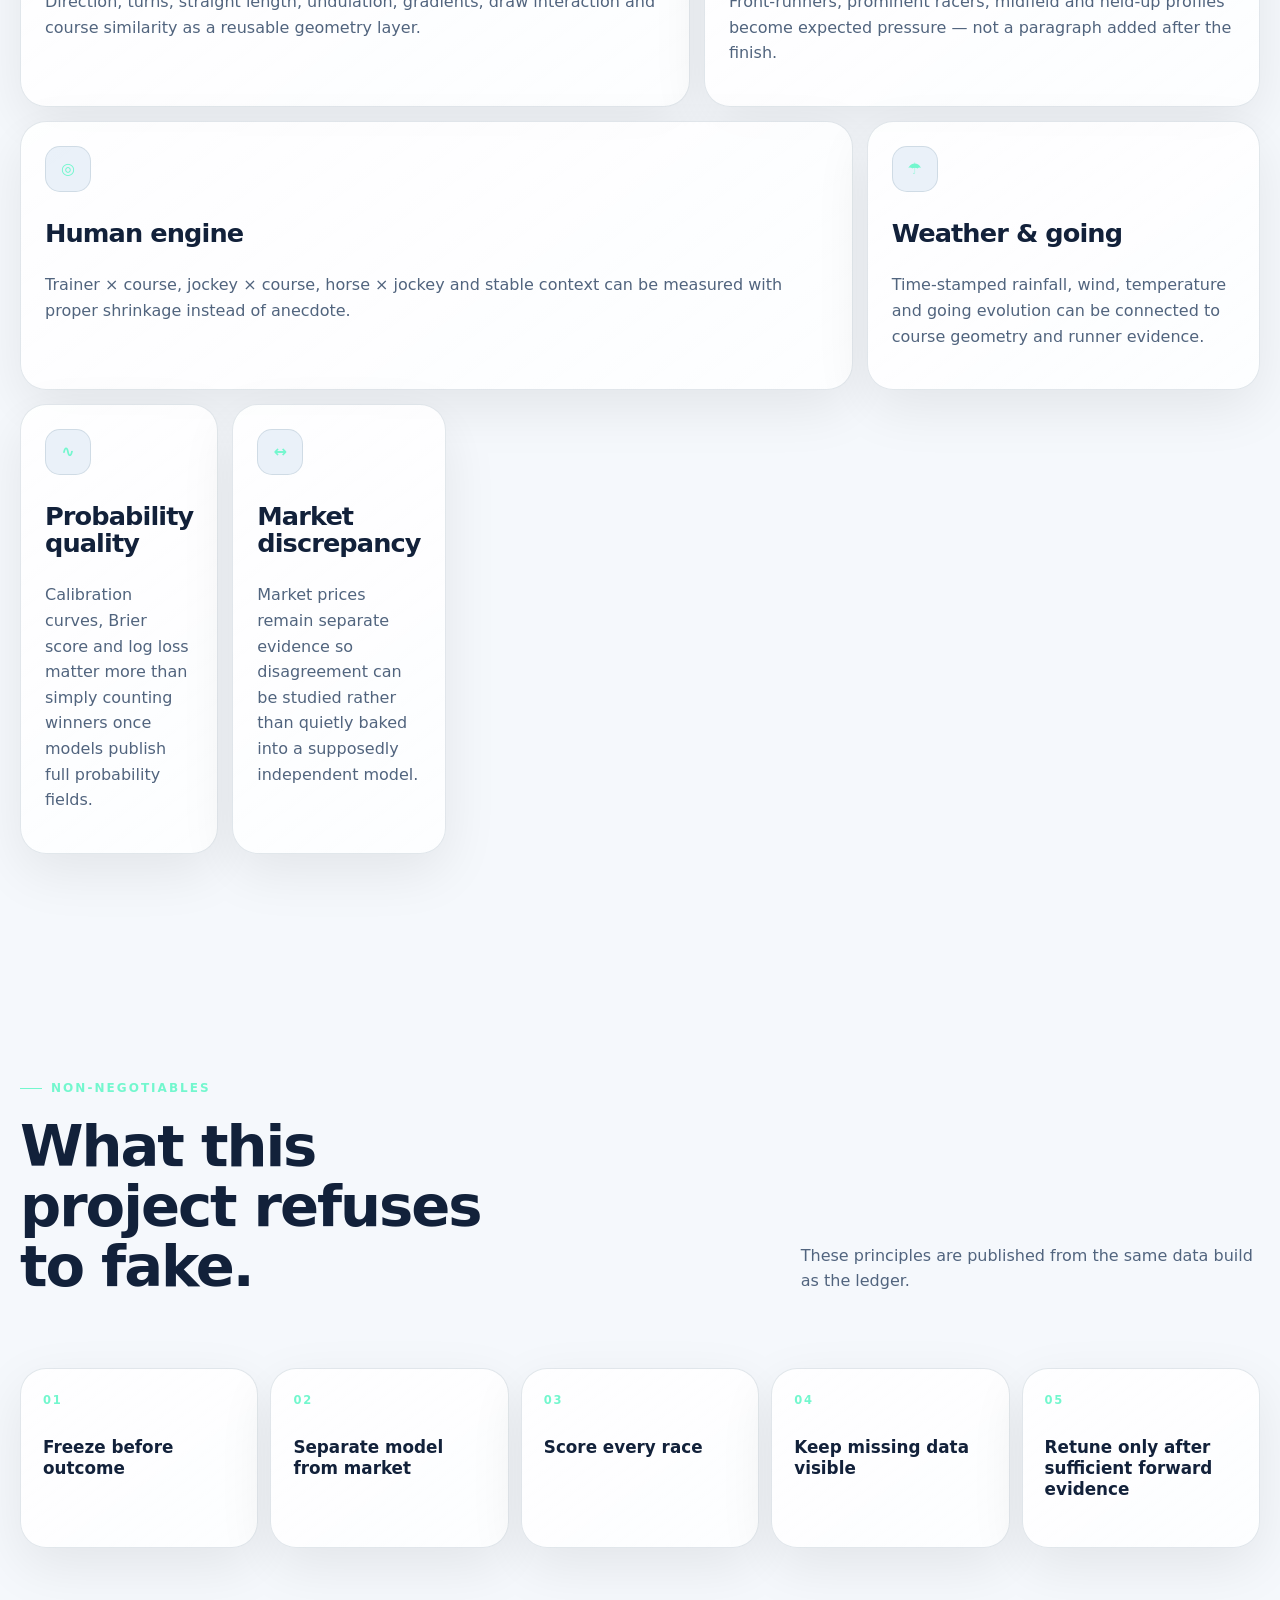
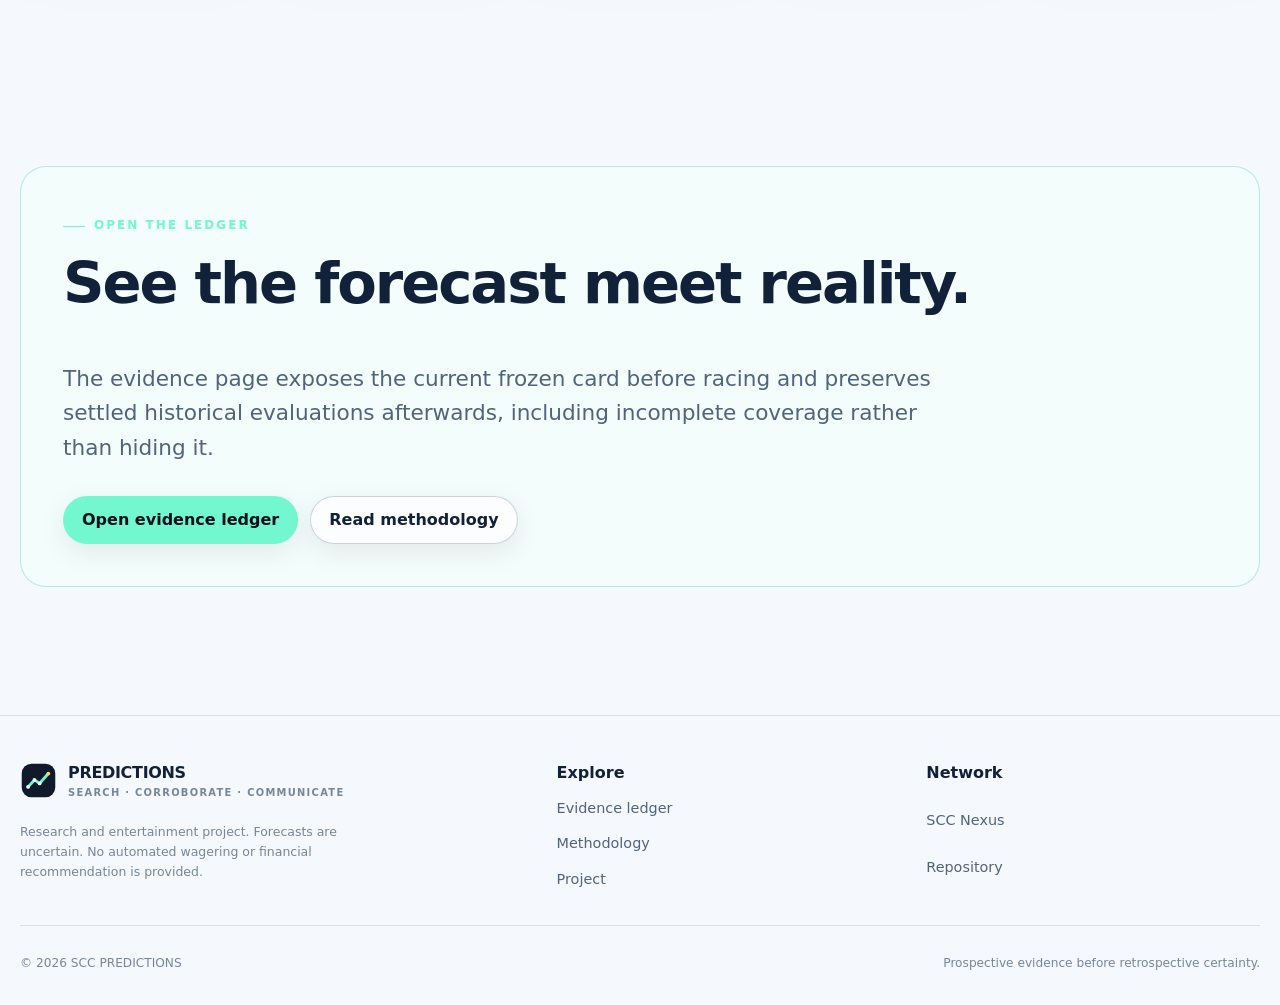
==== commit e2cf1ee6: "Publish governed Predictions Observatory" ====
--- a/index.html
+++ b/index.html
@@ -10,7 +10,7 @@
   <link rel="stylesheet" href="assets/styles.css">
   <script defer src="assets/app.js"></script>
   <script type="application/ld+json">
-    {"@context":"https://schema.org","@type":"ResearchProject","name":"SCC PREDICTIONS","description":"Prospective, evidence-led prediction research with immutable pre-event forecasts and post-event evaluation.","url":"https://sccaddresses.github.io/predictions-observatory/"}
+    {"@context":"https://schema.org","@type":"ResearchProject","name":"SCC PREDICTIONS","description":"Prospective, evidence-led prediction research with immutable pre-event forecasts and post-event evaluation.","url":"https://sccnexus.co.uk/predictions/"}
   </script>
 </head>
 <body>
@@ -185,7 +185,7 @@
     <div class="footer-grid">
       <div><a class="brand" href="index.html"><img src="assets/mark.svg" alt=""><span>PREDICTIONS<small>Search · Corroborate · Communicate</small></span></a><p class="tiny" style="max-width:46ch;margin-top:16px">Research and entertainment project. Forecasts are uncertain. No automated wagering or financial recommendation is provided.</p></div>
       <div class="footer-links"><strong>Explore</strong><a href="results.html">Evidence ledger</a><a href="methodology.html">Methodology</a><a href="about.html">Project</a></div>
-      <div class="footer-links"><strong>Network</strong><a href="https://sccnexus.co.uk/" rel="noopener">SCC Nexus</a><a href="https://github.com/sccaddresses/predictions-observatory" rel="noopener">Repository</a></div>
+      <div class="footer-links"><strong>Network</strong><a href="https://sccnexus.co.uk/" rel="noopener">SCC Nexus</a><a href="https://github.com/sccnexusdata/predictions-observatory" rel="noopener">Repository</a></div>
     </div>
     <div class="footer-bottom"><span>© <span data-year></span> SCC PREDICTIONS</span><span>Prospective evidence before retrospective certainty.</span></div>
   </div>
